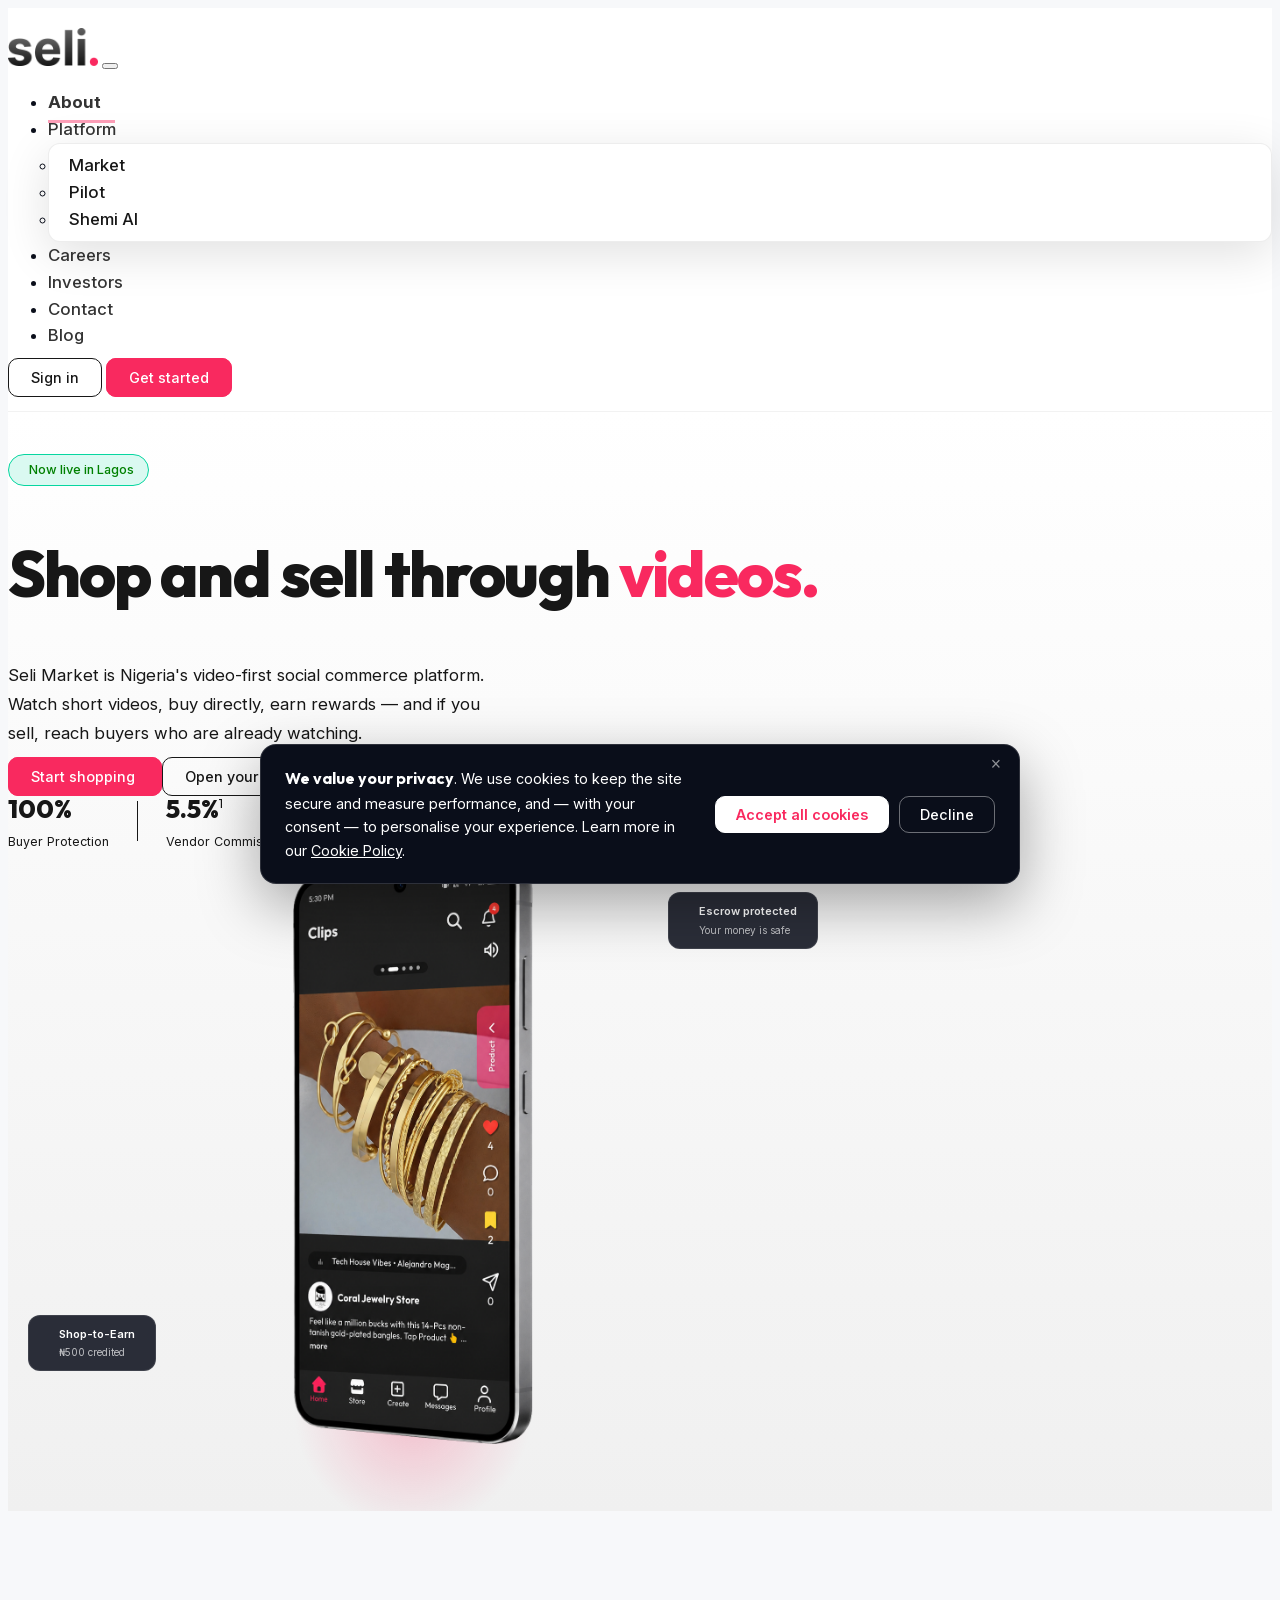
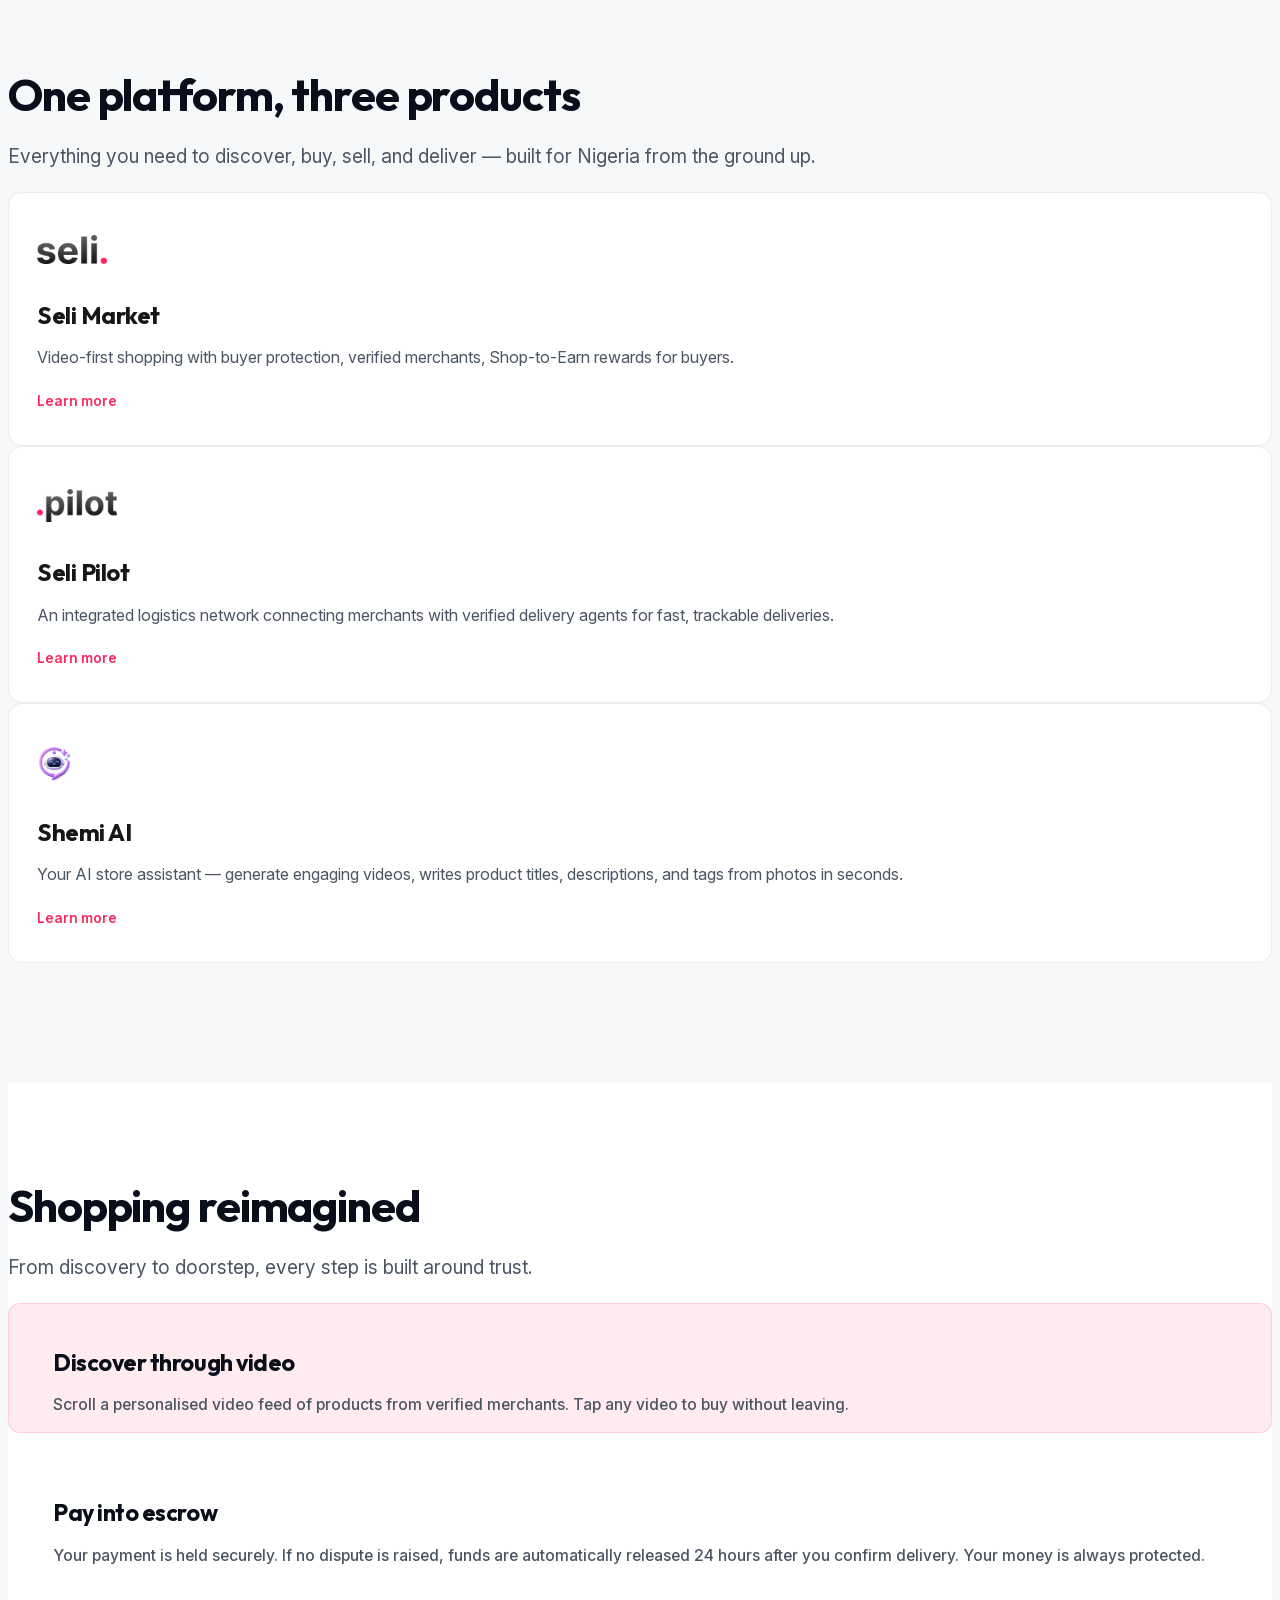
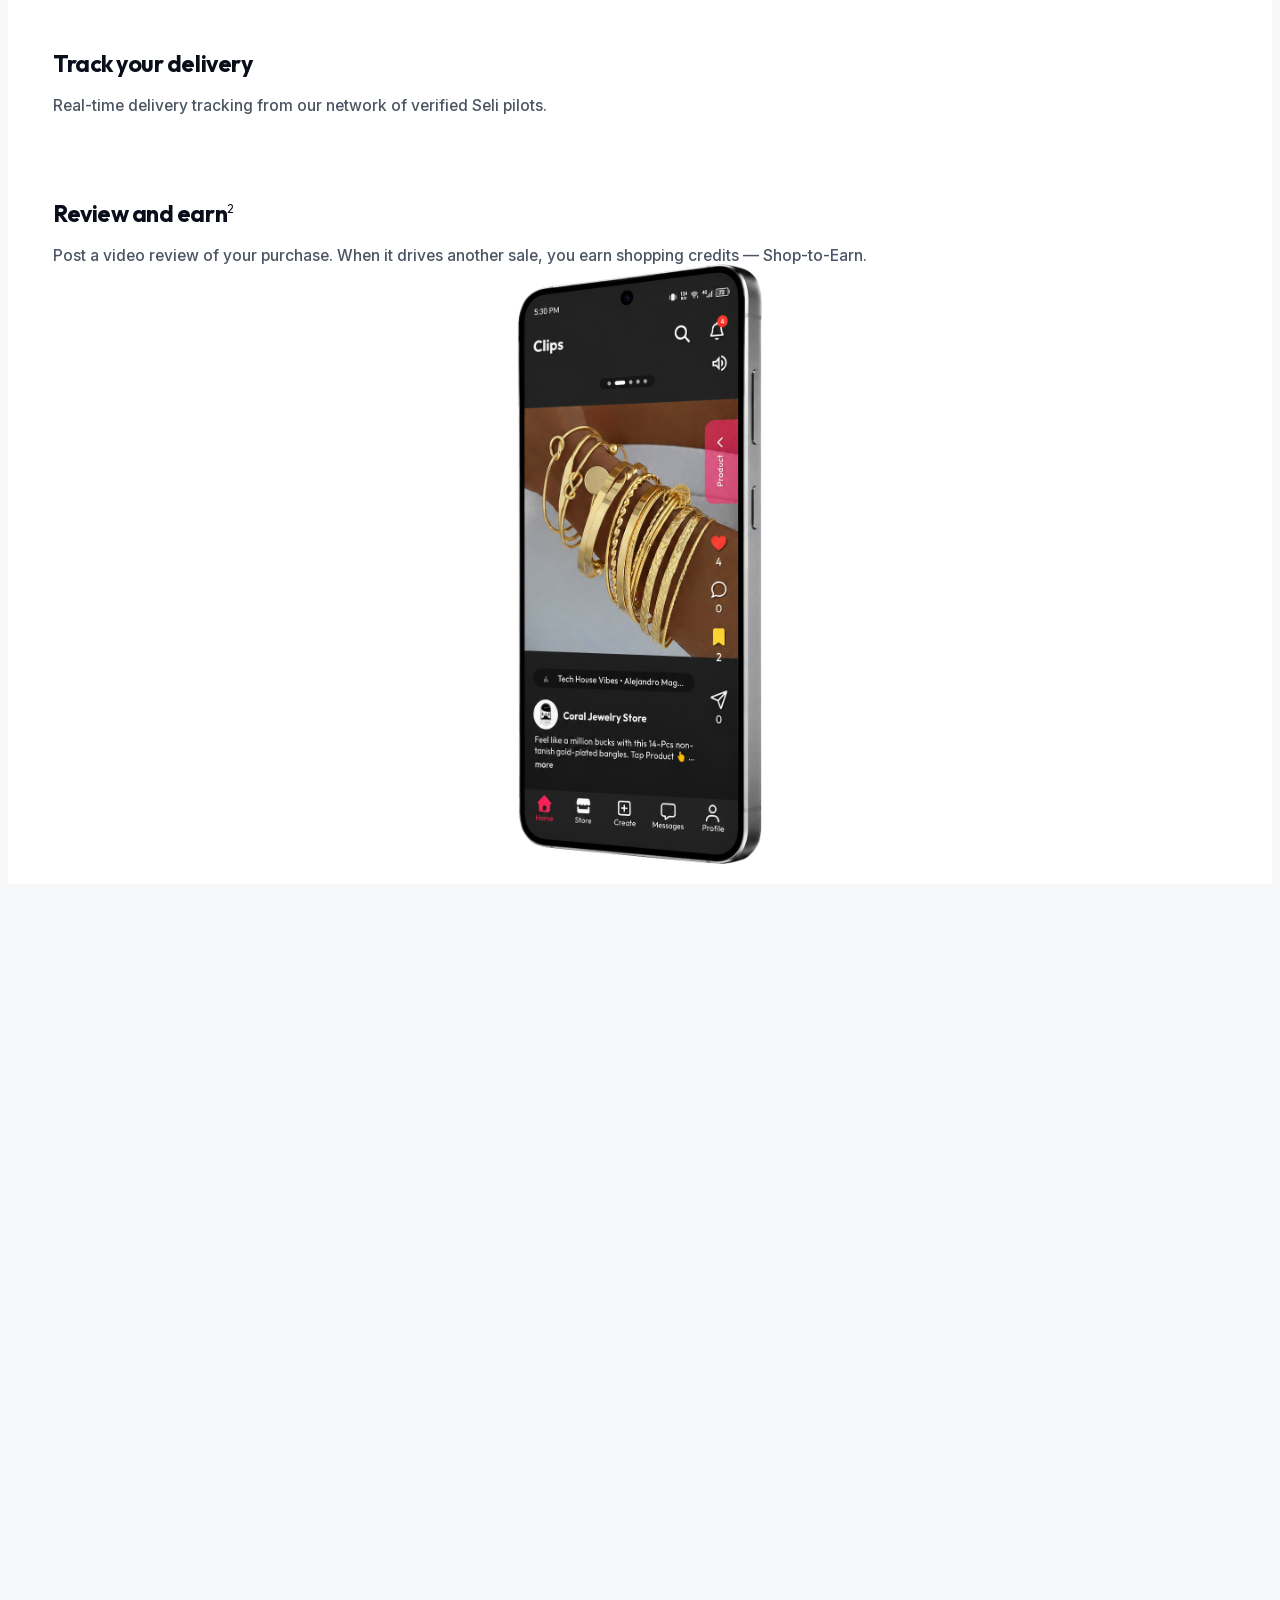
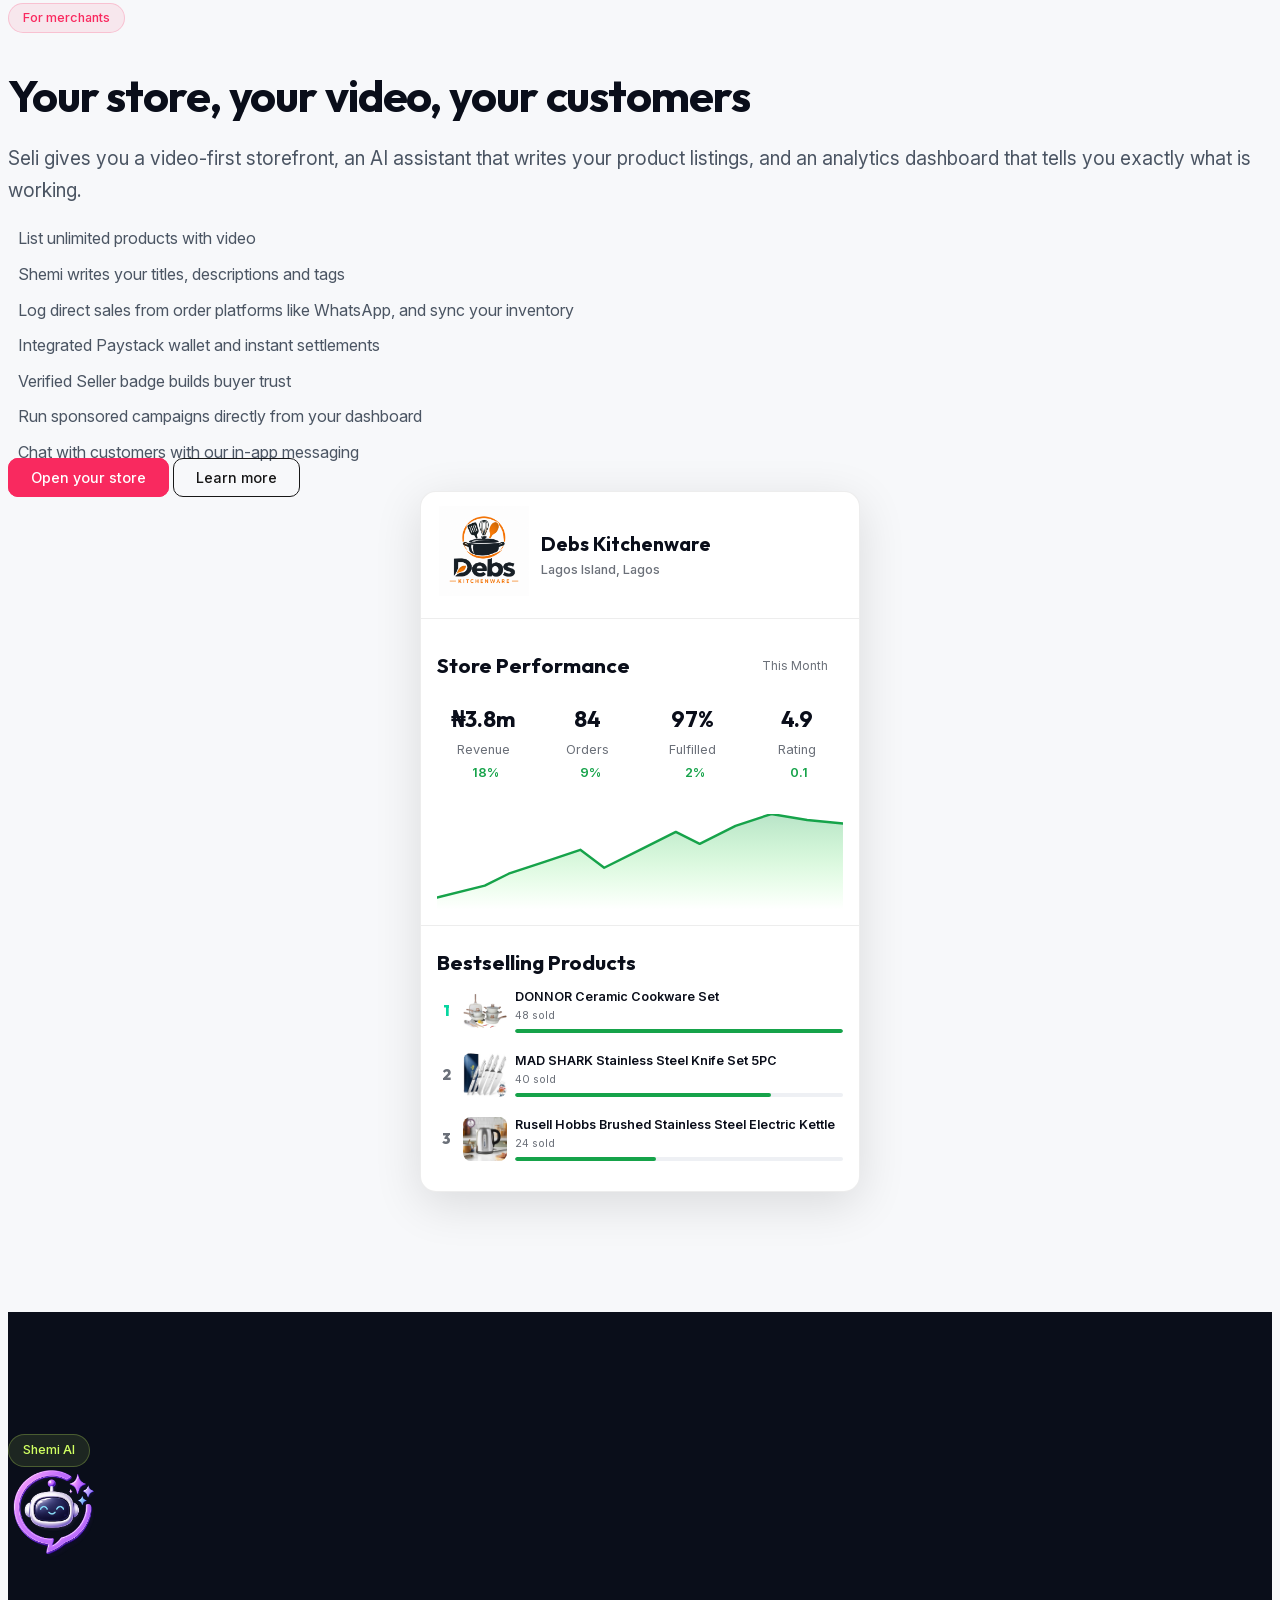
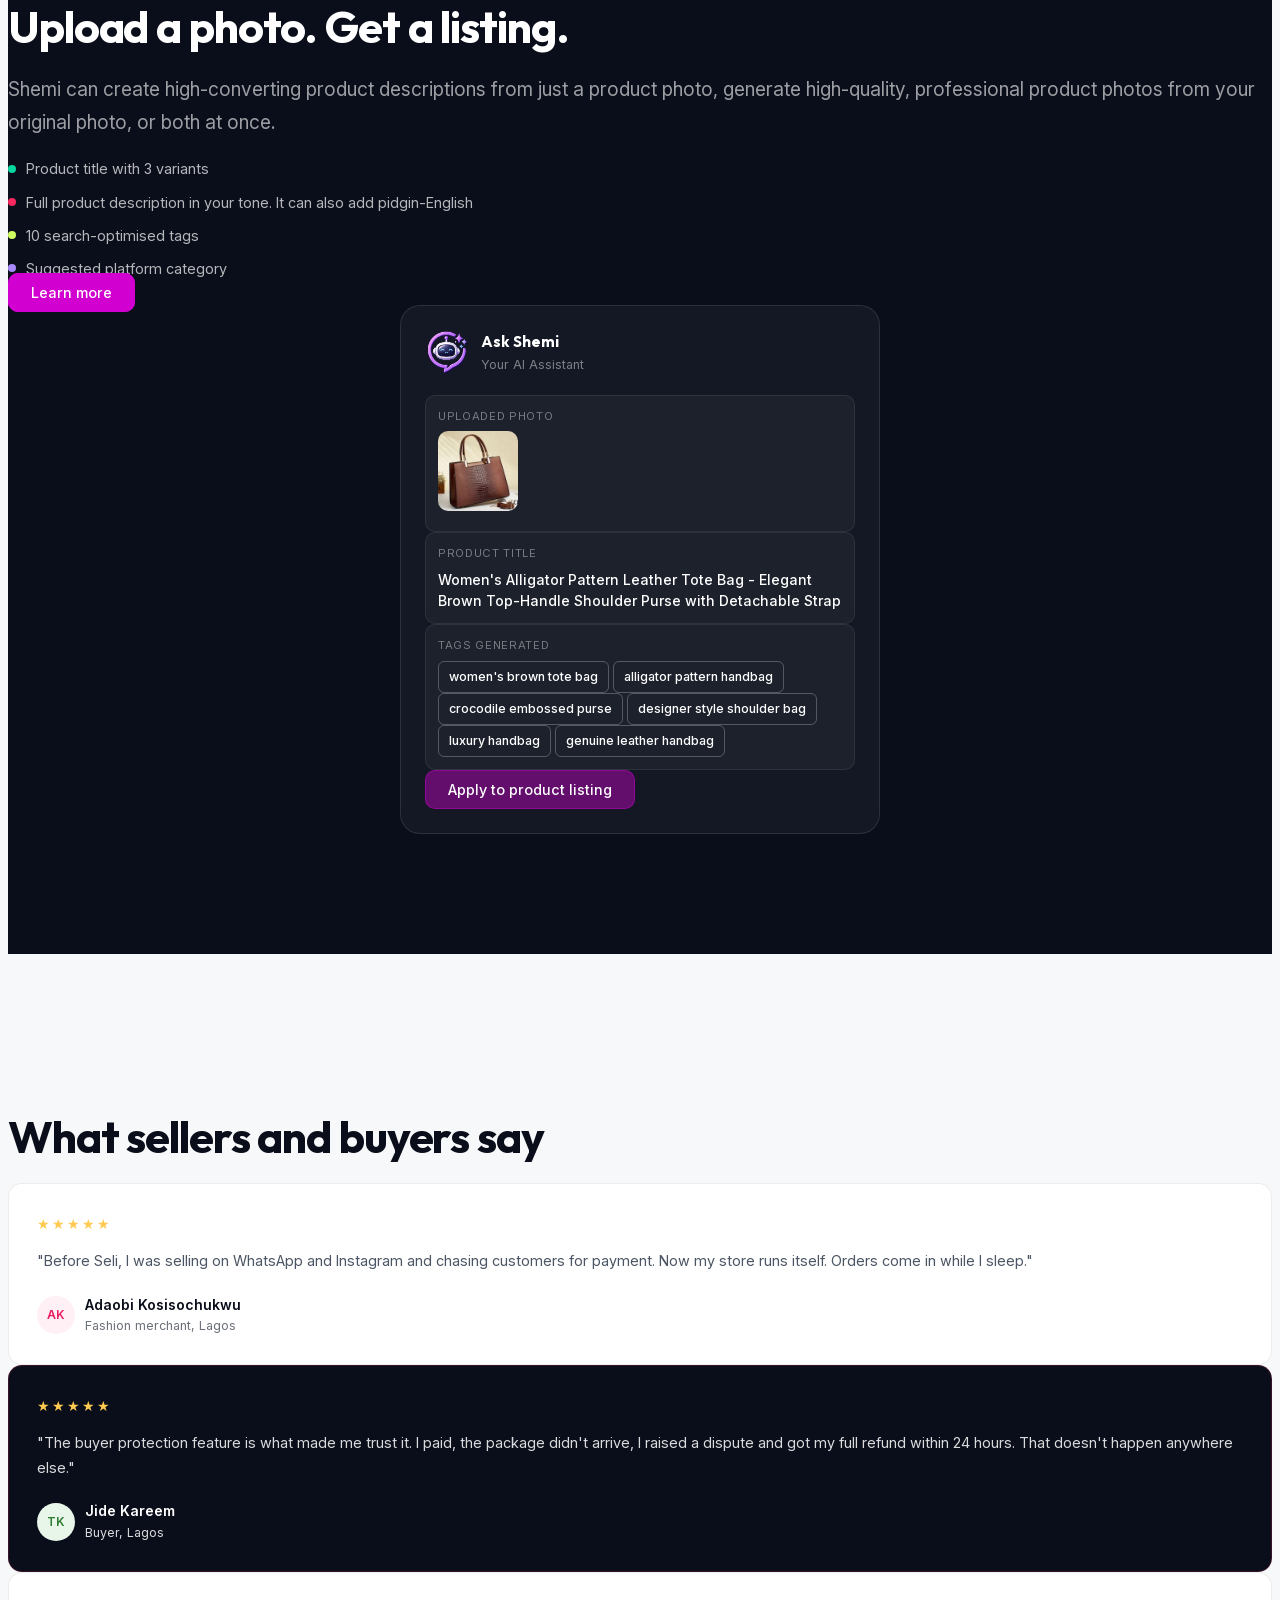
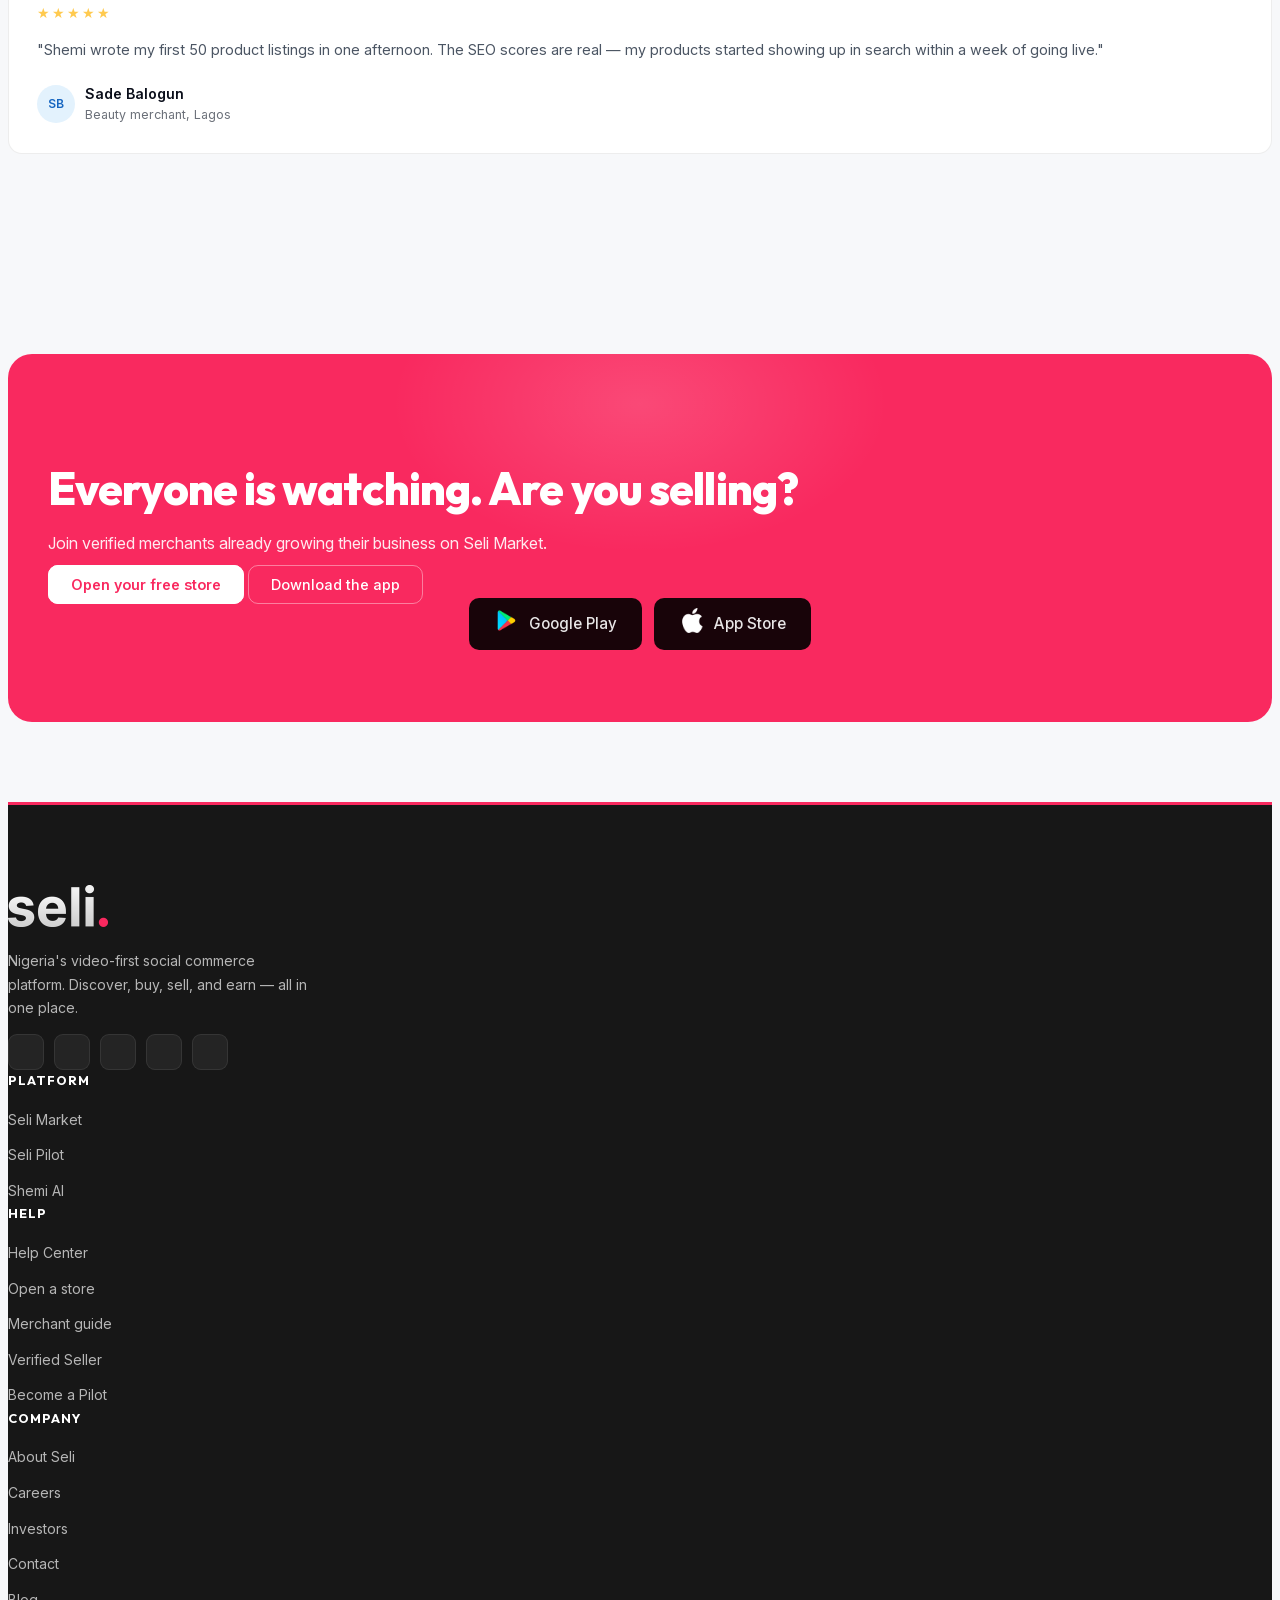
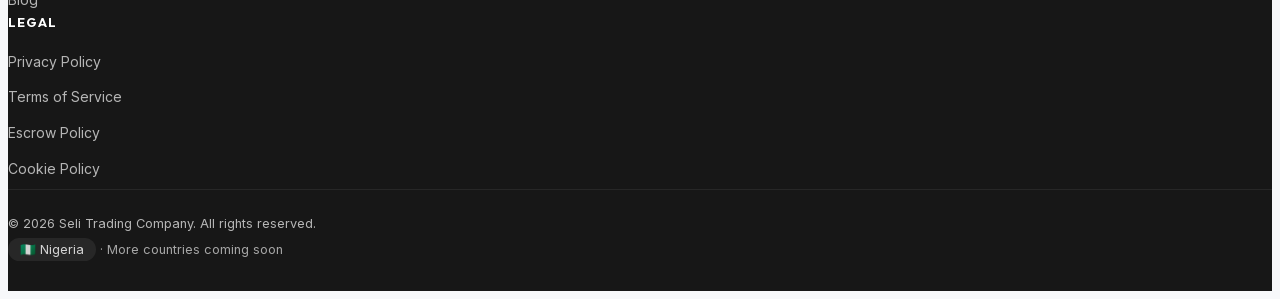
==== index.html @ 9bea24fd "Initial commit" ====
<!DOCTYPE html>
<html lang="en">

<head>
  <meta charset="UTF-8">
  <meta name="viewport" content="width=device-width, initial-scale=1.0">
  <title>Seli — Nigeria's Video-First Social Commerce Platform</title>
  <meta name="description"
    content="Seli Market connects buyers, merchants, and creators through video-first shopping. Secure escrow payments, verified merchants, and rewards with every purchase.">
  <link rel="preload" as="font" type="font/woff2" crossorigin href="fonts/outfit/Outfit-Variable.woff2">
  <link rel="preload" as="font" type="font/woff2" crossorigin href="fonts/inter/Inter-Variable.woff2">
  <!-- <link href="https://cdn.jsdelivr.net/npm/bootstrap@5.3.3/dist/css/bootstrap.min.css" rel="stylesheet">
  <link href="https://cdn.jsdelivr.net/npm/bootstrap-icons@1.11.3/font/bootstrap-icons.min.css" rel="stylesheet"> -->
  <link href="css/bootstrap.min.css" rel="stylesheet">
  <link href="css/bootstrap-icons.min.css" rel="stylesheet">
  <link rel="stylesheet" href="css/seli.css">
</head>

<body class="seli-about">

  <!-- ── NAVBAR ──────────────────────────────────────────────────────────────── -->
  <nav class="navbar navbar-expand-lg seli-nav" id="mainNav">
    <div class="container">
      <a class="navbar-brand" href="https://seli.com.ng/" target="_blank">
        <img src="./images/seli_logo_200_black.png" alt="Seli" width="90px" height="38">
      </a>
      <button class="navbar-toggler border-0" type="button" data-bs-toggle="collapse" data-bs-target="#navMenu">
        <i class="bi bi-list fs-1"></i>
      </button>
      <div class="collapse navbar-collapse" id="navMenu">
        <ul class="navbar-nav mx-auto gap-lg-4">
          <li class="nav-item"><a class="nav-link active" href="index.html">About</a></li>
          <li class="nav-item dropdown">
            <a class="nav-link dropdown-toggle" href="#platform" role="button" data-bs-toggle="dropdown" aria-expanded="false">Platform</a>
            <ul class="dropdown-menu seli-dropdown">
              <li><a class="dropdown-item" href="market.html"><i class="bi bi-bag-heart me-2"></i>Market</a></li>
              <li><a class="dropdown-item" href="pilot.html"><i class="bi bi-truck me-2"></i>Pilot</a></li>
              <li><a class="dropdown-item" href="shemi.html"><i class="bi bi-stars me-2"></i>Shemi AI</a></li>
            </ul>
          </li>
          <li class="nav-item"><a class="nav-link" href="careers.html">Careers</a></li>
          <li class="nav-item"><a class="nav-link" href="investors.html">Investors</a></li>
          <li class="nav-item"><a class="nav-link" href="contact.html">Contact</a></li>
          <li class="nav-item"><a class="nav-link" href="#">Blog</a></li>
        </ul>
        <div class="d-flex gap-3 align-items-center mt-3 mt-lg-0 navbar-buttons">
          <a href="#" class="btn btn-outline">Sign in</a>
          <a href="#" class="btn btn-seli-primary">Get started</a>
        </div>
      </div>
    </div>
  </nav>

  <!-- ── HERO ────────────────────────────────────────────────────────────────── -->
  <section class="hero-section">
    <div class="hero-grid-bg"></div>
    <div class="container position-relative">
      <div class="row align-items-center min-vh-hero">
        <div class="col-lg-6 pe-lg-5 main-hero-text">
          <div class="hero-eyebrow mb-3">
            <span class="eyebrow-pill"><i class="bi bi-lightning-charge-fill me-1"></i>Now live in Lagos</span>
          </div>
          <h1 class="hero-headline">
            Shop and sell through
            <span class="headline-accent">videos.</span>
            <!-- Sell to
          <span class="headline-accent-teal">millions.</span> -->
          </h1>
          <p class="hero-sub mt-4">
            Seli Market is Nigeria's video-first social commerce platform. Watch short videos, buy directly, earn
            rewards — and if you sell, reach buyers who are already watching.
          </p>
          <div class="d-flex flex-wrap gap-3 mt-5 hero-ctas">
            <a href="#" class="btn btn-seli-primary btn-lg px-4">
              <i class="bi bi-bag-heart me-2"></i>Start shopping
            </a>
            <a href="category.html" class="btn btn-outline btn-lg px-4">
              Open your store <i class="bi bi-arrow-right ms-2"></i>
            </a>
          </div>
          <div class="hero-stats mt-5 pt-2">
            <div class="stat-item text-center">
              <span class="stat-n">100%</span>
              <span class="stat-l">Buyer Protection</span>
            </div>
            <div class="stat-divider"></div>
            <div class="stat-item text-center">
              <span class="stat-n">5.5%<sup class="sup-notes">1</sup></span>
              <span class="stat-l">Vendor Commission</span>
            </div>
            <div class="stat-divider"></div>
            <div class="stat-item text-center">
              <span class="stat-n">24H</span>
              <span class="stat-l">Auto Payouts</span>
            </div>
          </div>
        </div>
        <div class="col-lg-6 d-none d-lg-block main-hero-visual">
          <div class="hero-visual">
            <div class="phone-mockup-wrap">
              <div class="phone-mockup">
                <img src="./images/clips1.png">
              </div>
              <div class="phone-glow"></div>
            </div>
            <div class="float-card float-card-1">
              <i class="bi bi-shield-check text-teal"></i>
              <div>
                <div class="fc-title">Escrow protected</div>
                <div class="fc-sub">Your money is safe</div>
              </div>
            </div>
            <div class="float-card float-card-2">
              <i class="bi bi-coin text-seli-red"></i>
              <div>
                <div class="fc-title">Shop-to-Earn</div>
                <div class="fc-sub">₦500 credited</div>
              </div>
            </div>
          </div>
        </div>
      </div>
    </div>
    <!-- <div class="hero-wave">
    <svg viewBox="0 0 1440 80" xmlns="http://www.w3.org/2000/svg" preserveAspectRatio="none"><path d="M0,40 C360,80 1080,0 1440,40 L1440,80 L0,80 Z" fill="var(--seli-bg)"/></svg>
  </div> -->
  </section>

  <!-- ── WHAT IS SELI ─────────────────────────────────────────────────────────── -->
  <section class="section-pad" id="platform">
    <div class="container">
      <div class="row justify-content-center mb-5">
        <div class="text-center">
          <h2 class="section-headline">One platform, three products</h2>
          <p class="section-sub">Everything you need to discover, buy, sell, and deliver — built for Nigeria from the
            ground up.</p>
        </div>
      </div>
      <div class="row g-4">
        <div class="col-md-4">
          <a href="market.html" class="product-card-link">
            <div class="product-card product-card-market">
              <div class="pc-logo"><img src="./images/seli_logo_200_black.png" alt="Seli Market" width="70px"></div>
              <h3 class="pc-title">Seli Market</h3>
              <p class="pc-desc">Video-first shopping with buyer protection, verified merchants, Shop-to-Earn rewards
                for buyers. <!-- and Create-to-Earn rewards for creators. --></p>
              <div class="pc-cta">Learn more <i class="bi bi-arrow-right"></i></div>
            </div>
          </a>
        </div>
        <div class="col-md-4">
          <a href="pilot.html" class="product-card-link">
            <div class="product-card product-card-delivery">
              <div class="pc-logo"><img src="./images/pilot_logo_200_black.png" alt="Seli Market" width="80px"></div>
              <h3 class="pc-title">Seli Pilot</h3>
              <p class="pc-desc">An integrated logistics network connecting merchants with verified delivery agents for
                fast, trackable deliveries.</p>
              <div class="pc-cta">Learn more <i class="bi bi-arrow-right"></i></div>
            </div>
          </a>
        </div>
        <div class="col-md-4">
          <a href="shemi.html" class="product-card-link">
            <div class="product-card product-card-shemi">
              <div class="pc-logo"><img src="./images/shemi_light.png" alt="Seli Market" width="35px"></div>
              <h3 class="pc-title">Shemi AI</h3>
              <p class="pc-desc">Your AI store assistant — generate engaging videos, writes product titles,
                descriptions, and tags from photos in seconds.</p>
              <div class="pc-cta">Learn more <i class="bi bi-arrow-right"></i></div>
            </div>
          </a>
        </div>
      </div>
    </div>
  </section>

  <!-- ── HOW IT WORKS ─────────────────────────────────────────────────────────── -->
  <!-- .how-pin is the scroll runway: it stays tall while .how-section sticks
     to the top and cycles through each data-step as the user scrolls. -->
  <div class="how-pin">
    <section class="section-pad how-section">
      <div class="container">
        <div class="row justify-content-center mb-5">
          <div class="text-center">
            <h2 class="section-headline">Shopping reimagined</h2>
            <p class="section-sub">From discovery to doorstep, every step is built around trust.</p>
          </div>
        </div>
        <div class="row align-items-top g-5 mt-0">
          <div class="col-lg-5 mt-0">
            <div class="how-steps">
              <div class="how-step step-video active" data-step="1">
                <i class="bi bi-camera-reels-fill step-icon"></i>
                <div class="step-body">
                  <h4 class="step-title">Discover through video</h4>
                  <p class="step-desc">Scroll a personalised video feed of products from verified merchants. Tap any
                    video to buy without leaving.</p>
                </div>
              </div>
              <div class="how-step step-escrow" data-step="2">
                <i class="bi bi-shield-lock-fill step-icon"></i>
                <div class="step-body">
                  <h4 class="step-title">Pay into escrow</h4>
                  <p class="step-desc">Your payment is held securely. If no dispute is raised, funds are automatically
                    released 24 hours after you confirm delivery. Your money is always protected.</p>
                </div>
              </div>
              <div class="how-step step-track" data-step="3">
                <i class="bi bi-geo-alt-fill step-icon"></i>
                <div class="step-body">
                  <h4 class="step-title">Track your delivery</h4>
                  <p class="step-desc">Real-time delivery tracking from our network of verified Seli pilots.</p>
                </div>
              </div>
              <div class="how-step step-earn" data-step="4">
                <i class="bi bi-cash-stack step-icon"></i>
                <div class="step-body">
                  <h4 class="step-title">Review and earn<sup class="sup-notes">2</sup></h4>
                  <p class="step-desc">Post a video review of your purchase. When it drives another sale, you earn
                    shopping credits — Shop-to-Earn.</p>
                </div>
              </div>
            </div>
          </div>
          <div class="col-lg-7 mt-0">
            <div class="how-visuals">
              <div class="how-visual is-active" data-step="1">
                <img src="./images/clips1.png">
              </div>

              <div class="how-visual d-none" data-step="2">
                <img src="./images/pilot_logo_1.png">
              </div>

              <div class="how-visual d-none" data-step="3">
                <img src="./images/seli_logo_200_white.png">
              </div>

              <div class="how-visual d-none" data-step="4">
                <img src="./images/seli_logo_200_black.png">
              </div>
            </div>
          </div>
        </div>
      </div>
    </section>
  </div>

  <!-- ── FOR MERCHANTS ────────────────────────────────────────────────────────── -->
  <section class="section-pad merchant-section">
    <div class="container">
      <div class="row align-items-center g-5">
        <div class="col-lg-6 order-lg-2">
          <div class="merchant-badge mb-3">For merchants</div>
          <h2 class="section-headline">Your store, your video, your customers</h2>
          <p class="section-sub mt-3">Seli gives you a video-first storefront, an AI assistant that writes your product
            listings, and an analytics dashboard that tells you exactly what is working.</p>
          <div class="feature-list mt-4">
            <div class="feature-item"><i class="bi bi-check-circle-fill text-seli-red"></i><span>List unlimited products
                with video</span></div>
            <div class="feature-item"><i class="bi bi-check-circle-fill text-seli-red"></i><span>Shemi writes your titles,
                descriptions and tags</span></div>
            <div class="feature-item"><i class="bi bi-check-circle-fill text-seli-red"></i><span>Log direct sales from order
                platforms like WhatsApp, and sync your inventory</span></div>
            <div class="feature-item"><i class="bi bi-check-circle-fill text-seli-red"></i><span>Integrated Paystack wallet
                and instant settlements</span></div>
            <div class="feature-item"><i class="bi bi-check-circle-fill text-seli-red"></i><span>Verified Seller badge
                builds buyer trust</span></div>
            <div class="feature-item"><i class="bi bi-check-circle-fill text-seli-red"></i><span>Run sponsored campaigns
                directly from your dashboard</span></div>
            <div class="feature-item"><i class="bi bi-check-circle-fill text-seli-red"></i><span>Chat with customers with
                our in-app messaging</span></div>
          </div>
          <div class="d-flex gap-3 mt-5">
            <a href="category.html" class="btn btn-seli-primary">Open your store</a>
            <a href="market.html" class="btn btn-outline">Learn more</a>
          </div>
        </div>
        <div class="col-lg-6 order-lg-1">
          <div class="merchant-visual">
            <div class="dashboard-mock">
              <div class="dm-header">
                <div class="dm-logo"><img src="./images/debs_kitchenware_logo.png" alt="Seli" width="90px"></div>
                <div class="dm-store-details">
                  <div class="dm-store-name">
                    <div>Debs Kitchenware</div><i class="bi bi-patch-check-fill verified-icon"
                      style="color:var(--seli-teal)"></i>
                  </div>
                  <div class="dm-store-location">Lagos Island, Lagos</div>
                </div>
              </div>

              <div class="dm-performance-area">
                <div class="dm-title-filter">
                  <div class="dm-title">Store Performance</div>
                  <div class="dm-filter">
                    <div class="dm-filter-title">This Month</div>
                    <i class="bi bi-caret-down-fill dm-filter-icon"></i>
                  </div>
                </div>

                <div class="dm-kpis">
                  <div class="dm-kpi">
                    <div class="dk-val">₦3.8m</div>
                    <div class="dk-label">Revenue</div>
                    <div class="dk-trend up"><i class="bi bi-arrow-up-right"></i>18%</div>
                  </div>
                  <div class="dm-kpi">
                    <div class="dk-val">84</div>
                    <div class="dk-label">Orders</div>
                    <div class="dk-trend up"><i class="bi bi-arrow-up-right"></i>9%</div>
                  </div>
                  <div class="dm-kpi">
                    <div class="dk-val">97%</div>
                    <div class="dk-label">Fulfilled</div>
                    <div class="dk-trend up"><i class="bi bi-arrow-up-right"></i>2%</div>
                  </div>
                  <div class="dm-kpi">
                    <div class="dk-val">4.9</div>
                    <div class="dk-label">Rating</div>
                    <div class="dk-trend up"><i class="bi bi-arrow-up-right"></i>0.1</div>
                  </div>
                </div>
              </div>
              <div class="dm-chart-area">
                <svg viewBox="0 0 340 80" xmlns="http://www.w3.org/2000/svg">
                  <defs>
                    <linearGradient id="chartGrad" x1="0" y1="0" x2="0" y2="1">
                      <stop offset="0%" stop-color="#16A34A" stop-opacity="0.3" />
                      <stop offset="100%" stop-color="#00FF00" stop-opacity="0" />
                    </linearGradient>
                  </defs>
                  <path
                    d="M0,70 L40,60 L60,50 L90,40 L120,30 L140,45 L170,30 L200,15 L220,25 L250,10 L280,0 L310,5 L340,8 L340,80 L0,80 Z"
                    fill="url(#chartGrad)" />
                  <path
                    d="M0,70 L40,60 L60,50 L90,40 L120,30 L140,45 L170,30 L200,15 L220,25 L250,10 L280,0 L310,5 L340,8"
                    fill="none" stroke="#16A34A" stroke-width="2" stroke-linecap="round" stroke-linejoin="round" />
                </svg>
              </div>
              <div class="dm-bestsellers-area">
                <div class="dm-title">Bestselling Products</div>
                <div class="dm-bestseller-chart">
                  <div class="dmb-row">
                    <span class="dmb-rank is-top">1</span>
                    <img class="dmb-thumb" src="./images/debs_donnor_cookware.webp" alt="DONNOR Ceramic Cookware Set">
                    <div class="dmb-body">
                      <div class="dmb-title">DONNOR Ceramic Cookware Set</div>
                      <div class="dmb-metric">48 sold</div>
                      <div class="dmb-track">
                        <div class="dmb-fill" style="width:100%"></div>
                      </div>
                    </div>
                  </div>
                  <div class="dmb-row">
                    <span class="dmb-rank">2</span>
                    <img class="dmb-thumb" src="./images/knife_set.jpg" alt="MAD SHARK Stainless Steel Knife Set 5PC">
                    <div class="dmb-body">
                      <div class="dmb-title">MAD SHARK Stainless Steel Knife Set 5PC</div>
                      <div class="dmb-metric">40 sold</div>
                      <div class="dmb-track">
                        <div class="dmb-fill" style="width:78%"></div>
                      </div>
                    </div>
                  </div>
                  <div class="dmb-row">
                    <span class="dmb-rank">3</span>
                    <img class="dmb-thumb" src="./images/electric_kettle.jpg"
                      alt="Rusell Hobbs Brushed Stainless Steel Electric Kettle">
                    <div class="dmb-body">
                      <div class="dmb-title">Rusell Hobbs Brushed Stainless Steel Electric Kettle</div>
                      <div class="dmb-metric">24 sold</div>
                      <div class="dmb-track">
                        <div class="dmb-fill" style="width:43%"></div>
                      </div>
                    </div>
                  </div>
                </div>
              </div>
            </div>
          </div>
        </div>
      </div>
    </div>
  </section>

  <!-- ── SHEMI SECTION ────────────────────────────────────────────────────────── -->
  <section class="section-pad shemi-section">
    <div class="container">
      <div class="row align-items-center g-5">
        <div class="col-lg-5">
          <div class="shemi-badge mb-3"><i class="bi bi-stars me-2"></i>Shemi AI</div>
          <div class="shemi-logo mb-3"><img src="./images/shemi_light.png" />
          </div>
          <h2 class="section-headline">Upload a photo. Get a listing.</h2>
          <p class="section-sub mt-3">Shemi can create high-converting product descriptions from just a product photo,
            generate high-quality, professional product photos from your original photo, or both at once.</p>
          <div class="shemi-capabilities mt-4">
            <div class="cap-row">
              <div class="cap-dot" style="background:var(--seli-teal)"></div><span>Product title with 3 variants</span>
            </div>
            <div class="cap-row">
              <div class="cap-dot" style="background:var(--seli-red)"></div><span>Full product description in your tone.
                It can also add pidgin-English</span>
            </div>
            <div class="cap-row">
              <div class="cap-dot" style="background:var(--seli-lime)"></div><span>10 search-optimised tags</span>
            </div>
            <!-- <div class="cap-row"><div class="cap-dot" style="background:var(--seli-orange)"></div><span>SEO quality score out of 100</span></div> -->
            <div class="cap-row">
              <div class="cap-dot" style="background:#A78BFA"></div><span>Suggested platform category</span>
            </div>
          </div>
          <a href="shemi.html" class="btn btn-purple mt-5">Learn more</a>
        </div>
        <div class="col-lg-7">
          <div class="shemi-visual">
            <div class="shemi-card">
              <div class="shemi-card-header">
                <div class="shemi-avatar"><img src="./images/shemi_light.png" width="48px" height="48px"></div>
                <div>
                  <div class="shemi-name-text">Ask Shemi</div>
                  <div class="shemi-sub-text">Your AI Assistant</div>
                </div>

              </div>
              <div class="shemi-input">
                <div class="shemi-input-label">Uploaded photo</div>
                <div class="shemi-input-photo"><img src="./images/handcrafted-leather-bag.jpg" width="80px" /></div>
              </div>
              <div class="shemi-output mt-3">
                <div class="shemi-output-label">Product title</div>
                <div class="shemi-output-value">Women's Alligator Pattern Leather Tote Bag - Elegant Brown Top-Handle
                  Shoulder Purse with Detachable Strap</div>
              </div>
              <div class="shemi-output mt-3">
                <div class="shemi-output-label">Tags generated</div>
                <div class="d-flex flex-wrap gap-2 mt-2">
                  <span class="shemi-tag">women's brown tote bag</span>
                  <span class="shemi-tag">alligator pattern handbag</span>
                  <span class="shemi-tag">crocodile embossed purse</span>
                  <span class="shemi-tag">designer style shoulder bag</span>
                  <span class="shemi-tag">luxury handbag</span>
                  <span class="shemi-tag">genuine leather handbag</span>
                </div>
              </div>
              <button class="btn btn-purple w-100 mt-4 disabled">Apply to product listing</button>
            </div>
          </div>
        </div>
      </div>
    </div>
  </section>

  <!-- ── TESTIMONIALS ─────────────────────────────────────────────────────────── -->
  <section class="section-pad section-testimonial">
    <div class="container">
      <div class="row justify-content-center mb-5 sec-headline">
        <div class="col-lg-6 text-center">
          <h2 class="section-headline">What sellers and buyers say</h2>
        </div>
      </div>
      <div class="row g-4">
        <div class="col-md-4">
          <div class="testimonial-card">
            <div class="t-stars">★★★★★</div>
            <p class="t-text">"Before Seli, I was selling on WhatsApp and Instagram and chasing customers for payment.
              Now my store runs itself. Orders come in while I sleep."</p>
            <div class="t-author">
              <div class="t-av" style="background:#FFF0F5;color:#E91E63">AK</div>
              <div>
                <div class="t-name">Adaobi Kosisochukwu</div>
                <div class="t-role">Fashion merchant, Lagos</div>
              </div>
            </div>
          </div>
        </div>
        <div class="col-md-4">
          <div class="testimonial-card testimonial-card-featured">
            <div class="t-stars">★★★★★</div>
            <p class="t-text">"The buyer protection feature is what made me trust it. I paid, the package didn't arrive,
              I raised a dispute and got my full refund within 24 hours. That doesn't happen anywhere else."</p>
            <div class="t-author">
              <div class="t-av" style="background:#E8F5E9;color:#2E7D32">TK</div>
              <div>
                <div class="t-name">Jide Kareem</div>
                <div class="t-role">Buyer, Lagos</div>
              </div>
            </div>
          </div>
        </div>
        <div class="col-md-4">
          <div class="testimonial-card">
            <div class="t-stars">★★★★★</div>
            <p class="t-text">"Shemi wrote my first 50 product listings in one afternoon. The SEO scores are real — my
              products started showing up in search within a week of going live."</p>
            <div class="t-author">
              <div class="t-av" style="background:#E3F2FD;color:#1565C0">SB</div>
              <div>
                <div class="t-name">Sade Balogun</div>
                <div class="t-role">Beauty merchant, Lagos</div>
              </div>
            </div>
          </div>
        </div>
      </div>
    </div>
  </section>

  <!-- ── CTA SECTION ─────────────────────────────────────────────────────────── -->
  <section class="cta-section">
    <div class="container">
      <div class="cta-inner">
        <div class="cta-glow"></div>
        <div class="row justify-content-center">
          <div class="col-lg-8 text-center position-relative">
            <h2 class="cta-headline">Everyone is watching. Are you selling?</h2>
            <p class="cta-sub">Join verified merchants already growing their business on Seli Market.</p>
            <div class="d-flex flex-wrap justify-content-center gap-3 mt-5">
              <a href="#" class="btn btn-cta-white btn-lg px-5">Open your free store</a>
              <a href="#" class="btn btn-cta-outline btn-lg px-5">Download the app</a>
            </div>
            <div class="app-badges mt-4">
              <a href="#">
                <div class="app-badge">
                  <span class="store-icon"><img src="images/google_play_icon.png" /></span>
                  <div class="store-text">Google Play</div>
                </div>
              </a>
              <a href="#">
                <div class="app-badge">
                  <span class="store-icon"><img src="images/appstore_icon_white.png" /></span>
                  <div class="store-text">App Store</div>
                </div>
              </a>
            </div>
          </div>
        </div>
      </div>
    </div>
  </section>

  <!-- ── FOOTER ───────────────────────────────────────────────────────────────── -->
  <footer class="seli-footer">
    <div class="container">
      <div class="row g-5 pb-5">
        <div class="col-lg-4">
          <div class="footer-logo mb-4">
            <a class="" href="https://seli.com.ng/" target="_blank">
              <img src="./images/seli_logo_200_white.png" alt="Seli">
            </a>
          </div>
          <p class="footer-about">Nigeria's video-first social commerce platform. Discover, buy, sell, and earn — all in
            one place.</p>
          <div class="social-links mt-4">
            <a href="#" class="social-link"><i class="bi bi-twitter-x"></i></a>
            <a href="#" class="social-link"><i class="bi bi-instagram"></i></a>
            <a href="#" class="social-link"><i class="bi bi-tiktok"></i></a>
            <a href="#" class="social-link"><i class="bi bi-facebook"></i></a>
            <a href="#" class="social-link"><i class="bi bi-youtube"></i></a>
          </div>
        </div>
        <div class="col-6 col-lg-2">
          <div class="footer-heading">Platform</div>
          <ul class="footer-links">
            <li><a href="market.html">Seli Market</a></li>
            <li><a href="pilot.html">Seli Pilot</a></li>
            <li><a href="shemi.html">Shemi AI</a></li>
          </ul>
        </div>
        <div class="col-6 col-lg-2">
          <div class="footer-heading">Help</div>
          <ul class="footer-links">
            <li><a href="https://help.seli.com.ng/" target="_blank" rel="noopener">Help Center</a></li>
            <li><a href="market.html">Open a store</a></li>
            <li><a href="https://help.seli.com.ng/seli-market/opening-a-store.html" target="_blank" rel="noopener">Merchant guide</a></li>
            <li><a href="https://help.seli.com.ng/seli-market/verified-seller-program.html" target="_blank" rel="noopener">Verified Seller</a></li>
            <li><a href="pilot.html">Become a Pilot</a></li>
          </ul>
        </div>
        <div class="col-6 col-lg-2">
          <div class="footer-heading">Company</div>
          <ul class="footer-links">
            <li><a href="index.html">About Seli</a></li>
            <li><a href="careers.html">Careers</a></li>
            <li><a href="investors.html">Investors</a></li>
            <li><a href="contact.html">Contact</a></li>
            <li><a href="#">Blog</a></li>
          </ul>
        </div>
        <div class="col-6 col-lg-2">
          <div class="footer-heading">Legal</div>
          <ul class="footer-links">
            <li><a href="privacy.html">Privacy Policy</a></li>
            <li><a href="tos.html">Terms of Service</a></li>
            <li><a href="escrow-policy.html">Escrow Policy</a></li>
            <li><a href="cookie-policy.html">Cookie Policy</a></li>
          </ul>
        </div>
      </div>
      <div class="footer-bottom">
        <div class="d-flex flex-wrap justify-content-between align-items-center gap-3">
          <span class="footer-copy">© 2026 Seli Trading Company. All rights reserved.</span>
          <div class="footer-flags d-flex gap-2 align-items-center">
            <span class="flag-pill">🇳🇬 Nigeria</span>
            <span class="footer-copy" style="opacity:0.9">· More countries coming soon</span>
          </div>
        </div>
      </div>
    </div>
  </footer>

  <!-- <script src="https://cdn.jsdelivr.net/npm/bootstrap@5.3.3/dist/js/bootstrap.bundle.min.js"></script> -->
  <script src="js/bootstrap.bundle.min.js"></script>
  <script src="js/seli.js"></script>
<script src="js/cookies.js"></script>
</body>

</html>
---- css/seli.css ----
/* ============================================================
   Seli Platform — Global Stylesheet
   Fonts: Outfit (headings) · Inter (body)
   ============================================================ */

/* -- Fonts (self-hosted variable woff2) -------------------*/
@font-face {
  font-family: 'Inter';
  font-style: normal;
  font-weight: 100 900;
  font-display: swap;
  src: url('fonts/Inter-Variable.woff2') format('woff2');
}
@font-face {
  font-family: 'Outfit';
  font-style: normal;
  font-weight: 100 900;
  font-display: swap;
  src: url('fonts/Outfit-Variable.woff2') format('woff2');
}

:root {
  --seli-red: #F9295F;
  --seli-turquoise: #1B9AAA;
  --seli-teal: #06D6A0;
  --seli-orange: #FFCA4F;
  --seli-lime: #D0FF62;
  --seli-purple: #D100D1;
  --seli-bg: #F7F8FA;
  --seli-dark: #0A0E1A;
  --seli-nav: #FFFFFF;
  --seli-red-bg: rgba(249,41,95,0.08);
  --seli-black: #171717;
  --seli-deep-green: #16A34A;
  --seli-light-green: #00FF00;
  --seli-green-bg: rgba(249,41,95,0.08);
  --text-primary: #0A0E1A;
  --text-secondary: #4B5563;
  --text-muted: #6b7079;
  --footer-muted: #b6b6b6;
  --border: rgba(0,0,0,0.07);
  --radius: 14px;
  --radius-sm: 8px;
  --shadow: 0 4px 24px rgba(0,0,0,0.07);
  --shadow-lg: 0 12px 48px rgba(0,0,0,0.12);
}

/* ── BASE ─────────────────────────────────────────────────── */
*,
*::before,
*::after {
  box-sizing: border-box;
}

html {
  scroll-behavior: smooth;
}

body {
  font-family: 'Inter', -apple-system, sans-serif;
  font-weight: 400;
  color: var(--text-primary);
  background: var(--seli-bg);
  line-height: 1.6;
  -webkit-font-smoothing: antialiased;
}

h1,
h2,
h3,
h4,
h5,
h6 {
  font-family: 'Outfit', sans-serif;
  font-weight: 700;
  line-height: 1.15;
  letter-spacing: -0.02em;
}

a {
  text-decoration: none;
  color: inherit;
}
a:hover {
  color: var(--seli-red);
}

img {
  max-width: 100%;
  height: auto;
  border: 0;
}

.section-pad {
  padding: 120px 0;
}

.bg-alt {
  background: #fff;
}

.text-teal {
  color: var(--seli-turquoise) !important;
}
.text-seli-red {
  color: var(--seli-red) !important;
}
.text-lime {
  color: var(--seli-lime) !important;
}

/* ── BUTTONS ──────────────────────────────────────────────── */
.btn {
  font-family: 'Inter', sans-serif;
  font-weight: 500;
  border-radius: 10px;
  transition: all 0.18s ease;
  padding: 10px 22px;
  font-size: 0.9rem;
  border: none;
}

.btn-seli-primary {
  background: var(--seli-red);
  color: #fff;
  border: 1.5px solid var(--seli-red);
}
.btn-seli-primary:hover,
.btn-seli-primary:active,
.btn-seli-primary.active {
  background: var(--seli-red) !important;
  border: 1.5px solid var(--seli-red) !important;
  color: #fff !important;
  transform: translateY(-1px);
  box-shadow: 0 6px 20px rgba(249,41,95,0.3);
}

.btn-seli-secondary {
  background: var(--seli-turquoise);
  color: #fff;
  border: 1.5px solid var(--seli-turquoise);
}
.btn-seli-secondary:hover,
.btn-seli-secondary:active,
.btn-seli-secondary.active {
  background: var(--seli-turquoise) !important;
  border: 1.5px solid var(--seli-turquoise) !important;
  color: #fff !important;
  transform: translateY(-1px);
}

.btn-outline {
  background: transparent;
  color: var(--seli-black);
  border: 1.5px solid var(--seli-black);
}
.btn-outline:hover,
.btn-outline:active,
.btn-outline.active {
  background: var(--seli-black) !important;
  border: 1.5px solid var(--seli-black) !important;
  color: #FFF!important;
  transform: translateY(-1px);
}

.btn-cta-white {
  background: #fff;
  color: var(--seli-red);
  border: 1.5px solid #fff;
  font-weight: 600;
}
.btn-cta-white:hover,
.btn-cta-white:active,
.btn-cta-white.active {
  background: rgba(255,255,255,0.92) !important;
  color: var(--seli-red) !important;
  border: 1.5px solid #fff !important;
  transform: translateY(-1px);
  box-shadow: 0 8px 24px rgba(0,0,0,0.15);
}

.btn-cta-outline {
  background: transparent;
  color: #fff;
  border: 1.5px solid rgba(255,255,255,0.4);
}
.btn-cta-outline:hover,
.btn-cta-outline:active,
.btn-cta-outline.active {
  color: #fff !important;
  background: rgba(255,255,255,0.08) !important;
  border: 1.5px solid rgba(255,255,255,0.4) !important;
}

.btn-purple {
  background: var(--seli-purple);
  color: #fff;
  border: 1.5px solid var(--seli-purple);
}
.btn-purple:hover,
.btn-purple:active,
.btn-purple.active {
  background: var(--seli-purple) !important;
  border: 1.5px solid var(--seli-purple) !important;
  color: #fff !important;
  transform: translateY(-1px);
  box-shadow: 0 6px 20px rgba(249,41,95,0.3);
}

/* ── NAVBAR ───────────────────────────────────────────────── */
.seli-nav {
  background: var(--seli-nav);
  padding: 20px 0;
  top: 0;
  width: 100%;
  z-index: 1000;
  transition: all 0.25s ease;
  border-bottom: 1px solid rgba(1, 1, 1, 0.05);
}

.seli-nav .navbar-brand img {
  width: 90px;
}

.seli-nav.scrolled {
  background: rgba(10,14,26,0.97);
  backdrop-filter: blur(16px);
  box-shadow: 0 2px 24px rgba(0,0,0,0.2);
}

.seli-nav .nav-link {
  color: #333333;
  font-size: 1.05rem;
  font-weight: 500;
  padding: 8px 14px 8px 0;
  transition: all 0.15s;
  border-bottom: 3px transparent;
}
.seli-nav .nav-link:hover,
.seli-nav .nav-link.active {
  color: #333333;
  border-bottom: 3px solid #f9295f73;
}

.seli-nav .nav-link.active {
  font-weight: 700;
}

.seli-nav .navbar-toggler:focus {
  box-shadow: none;
}

.seli-nav .navbar-toggler[aria-expanded="false"] .bi-list::before {
  content: "\f479";
}

.seli-nav .navbar-toggler[aria-expanded="true"] .bi-list::before {
  content: "\f62a";
}

.seli-nav .dropdown-toggle::after {
  opacity: 0.5;
  margin-left: 0.4em;
  color: #666;
}
.seli-nav .navbar-collapse.collapsing .navbar-nav,
.seli-nav .navbar-collapse.show .navbar-nav {
  padding-top: 20px;
}

.seli-nav .navbar-collapse.collapsing .nav-link,
.seli-nav .navbar-collapse.show .nav-link {
  padding: 12px 14px 12px 12px;
}

.seli-nav .navbar-collapse.show {
  padding-bottom: 20px;
}

/* White theme dropdown — used by the Platform menu on both the home
   and category pages. */
.seli-dropdown {
  background: #ffffff;
  border: 1px solid var(--border);
  border-radius: 12px;
  padding: 8px;
  min-width: 200px;
  box-shadow: var(--shadow-lg);
}
.seli-dropdown .dropdown-item {
  color: var(--seli-black);
  font-size: 1.05rem;
  font-weight: 500;
  border-radius: 8px;
  padding: 9px 12px;
  transition: all 0.12s;
}
.seli-dropdown .dropdown-item:hover,
.seli-dropdown .dropdown-item.active {
  color: var(--seli-black);
  background-color: #f7f7f7;
  border-bottom: 0;
}
.seli-dropdown .dropdown-item i {
  opacity: 0.6;
}

/* Slide-down animation for nav dropdowns. Bootstrap toggles the
   menu with display:none/bock, which can't transition, so we animate
   on .show with a keyframe instead. */
.seli-nav .dropdown-menu.show {
  animation: seliDropdownDown 0.22s ease;
}
@keyframes seliDropdownDown {
  from {
    opacity: 0;
    transform: translateY(-8px);
  }
  to {
    opacity: 1;
    transform: translateY(0);
  }
}

/* ── HERO ─────────────────────────────────────────────────── */
.hero-section {
  padding-top: 40px;
  position: relative;
  overflow: hidden;
  min-height: calc(100vh - 80px);
  display: flex;
  align-items: center;
  background: #ffffff;
  background: linear-gradient(180deg, rgba(255, 255, 255, 1) 0%, rgba(240, 240,
    240, 1) 100%);
}

.hero-grid-bg {
  position: absolute;
  inset: 0;
  /* background-image:
    linear-gradient(rgba(249,41,95,0.04) 1px, transparent 1px),
    linear-gradient(90deg, rgba(249,41,95,0.04) 1px, transparent 1px);
  background-size: 60px 60px;
  mask-image: radial-gradient(ellipse 80% 60% at 50% 0%, black 30%, transparent
    100%); */
}

.min-vh-hero {
  min-height: calc(100vh - 100px);
  padding-bottom: 60px;
}

.hero-eyebrow {
  margin-bottom: 12px;
}
.eyebrow-pill {
  display: inline-flex;
  align-items: center;
  gap: 6px;
  background: #daf9f1;
  color: green;
  border: 1px solid var(--seli-teal);
  padding: 5px 14px;
  border-radius: 20px;
  font-size: 0.8rem;
  font-weight: 500;
}

.hero-headline {
  font-family: 'Outfit', sans-serif;
  font-size: clamp(2.4rem, 5vw, 4.5rem);
  font-weight: 800;
  color: var(--seli-black);
  line-height: 1.08;
  letter-spacing: -0.03em;
}
.headline-accent {
  color: var(--seli-red);
}
.headline-accent-teal {
  color: var(--seli-teal);
}

.hero-sub {
  font-size: 1.05rem;
  color: var(--seli-black);
  max-width: 480px;
  line-height: 1.7;
}

.hero-stats {
  display: flex;
  align-items: center;
  gap: 0;
}
.stat-item {
  display: flex;
  flex-direction: column;
  padding-right: 28px;
}
.stat-n {
  font-family: 'Outfit', sans-serif;
  font-size: 1.6rem;
  font-weight: 800;
  color: var(--seli-black);
}
.stat-l {
  font-size: 0.78rem;
  color: var(--seli-black);
  margin-top: 2px;
}
.stat-divider {
  width: 1px;
  height: 40px;
  background: var(--seli-black);
  margin-right: 28px;
}

.hero-wave {
  position: absolute;
  bottom: 0;
  left: 0;
  right: 0;
  line-height: 0;
}
.hero-wave svg {
  display: block;
}

/* Hero visual */
.hero-visual {
  position: relative;
  display: flex;
  justify-content: center;
}
.phone-mockup-wrap {
  position: relative;
}
.phone-mockup {
  width: 240px;
  overflow: hidden;
  position: relative;
  z-index: 2;
}

.phone-glow {
  position: absolute;
  width: 240px;
  height: 240px;
  border-radius: 50%;
  background: radial-gradient(circle, rgba(249,41,95,0.25) 0%, transparent 70%);
  bottom: -80px;
  left: 50%;
  transform: translateX(-50%);
  z-index: 1;
}

.float-card {
  position: absolute;
  background: rgba(20,24,36,0.9);
  border: 1px solid rgba(255,255,255,0.1);
  border-radius: 12px;
  padding: 10px 20px;
  display: flex;
  align-items: center;
  gap: 10px;
  backdrop-filter: blur(12px);
  z-index: 3;
}
.float-card i {
  font-size: 20px;
}
.fc-title {
  font-size: 11px;
  font-weight: 600;
  color: #fff;
}
.fc-sub {
  font-size: 10px;
  color: rgba(255,255,255,0.7);
  margin-top: 1px;
}
.float-card-1 {
  top: 40px;
  right: 0px;
  animation: float 4s ease-in-out infinite;
}
.float-card-2 {
  bottom: 80px;
  left: 20px;
  animation: float 4s ease-in-out infinite 1.5s;
}

@keyframes float {
  0%,
  100% {
    transform: translateY(0);
  }
  50% {
    transform: translateY(-8px);
  }
}

/* ── SECTION TEXT ──────────────────────────────────────────── */
.section-headline {
  font-family: 'Outfit', sans-serif;
  font-size: clamp(1.8rem, 3.5vw, 3.2rem);
  font-weight: 700;
  color: var(--text-primary);
  letter-spacing: -0.025em;
  line-height: 1.15;
  margin-bottom: 20px;
}
.section-sub {
  font-size: 1.2rem;
  color: var(--text-secondary);
  line-height: 1.7;
}

/* ── PRODUCT CARDS (HOME) ─────────────────────────────────── */
.product-card-link {
  display: block;
}
.product-card {
  background: #fff;
  border-radius: var(--radius);
  padding: 32px 28px;
  border: 1px solid var(--border);
  height: 100%;
  transition: all 0.2s ease;
  cursor: pointer;
  position: relative;
  overflow: hidden;
}
.product-card::before {
  content: '';
  position: absolute;
  inset: 0;
  opacity: 0;
  transition: opacity 0.2s;
  border-radius: var(--radius);
}
.product-card:hover {
  transform: translateY(-4px);
  box-shadow: var(--shadow-lg);
}
.product-card-market::before {
  background: linear-gradient(135deg, rgba(249,41,95,0.04) 0%, transparent 60%);
}
.product-card-market:hover::before {
  opacity: 1;
}
.product-card-delivery::before {
  background: linear-gradient(135deg, rgba(27,154,170,0.06) 0%, transparent
    60%);
}
.product-card-delivery:hover::before {
  opacity: 1;
}
.product-card-shemi::before {
  background: linear-gradient(135deg, rgba(208,255,98,0.08) 0%, transparent
    60%);
}
.product-card-shemi:hover::before {
  opacity: 1;
}
.pc-logo {
  margin-top: 10px;
  margin-bottom: 30px;
}
.pc-title {
  font-family: 'Outfit', sans-serif;
  font-size: 1.5rem;
  font-weight: 700;
  margin-bottom: 15px;
  color: var(--seli-black);
}
.pc-desc {
  font-size: 1rem;
  color: var(--text-secondary);
  line-height: 1.6;
}
.pc-cta {
  margin-top: 20px;
  font-size: 0.85rem;
  font-weight: 600;
  color: var(--seli-red);
  display: flex;
  align-items: center;
  gap: 6px;
}

/* ── HOW IT WORKS ─────────────────────────────────────────── */
.how-section {
  background: #fff;
}

.how-steps {
  display: flex;
  flex-direction: column;
  gap: 0;
}
.how-step {
  display: flex;
  gap: 24px;
  padding: 15px 20px;
  border-radius: 12px;
  cursor: pointer;
  transition: all 0.18s;
  border: 1.5px solid transparent;
  margin-bottom: 20px;
  align-items: center;
}
/* .how-step.active {
  background: rgba(249,41,95,0.04);
  border-color: rgba(249,41,95,0.15);
} */

.step-icon {
  font-size: 2em;
}

.how-step.active .step-marker {
  background: var(--seli-red);
  color: #fff;
}

.how-step.step-video.active {
  background: rgba(249,41,95,0.09);
  border-color: rgba(249,41,95,0.15);
}

.how-step.step-video .step-icon {
  color: rgba(249,41,95,0.60);
}

.how-step.step-video.active .step-icon {
  color: var(--seli-red);
}

.how-step.step-escrow.active {
  background: rgba(6,214,160,0.09);
  border-color: rgba(6,214,160,0.15);
}

.how-step.step-escrow .step-icon {
  color: rgb(6,214,160,0.60);
}

.how-step.step-escrow.active .step-icon {
  color: var(--seli-teal);
}

.how-step.step-track.active {
  background: rgba(11,138,11,0.09);
  border-color: rgba(11,138,11,0.15);
}

.how-step.step-track .step-icon {
  color: rgb(11,138,11,0.60);
}

.how-step.step-track.active .step-icon {
  color: rgb(11,138,11);
}

.how-step.step-earn.active {
  background: rgba(27,154,170,0.09);
  border-color: rgba(27, 54,170,0.15);
}

.how-step.step-earn .step-icon {
  color: rgb(127,154,170,0.60);
}

.how-step.step-earn.active .step-icon {
  color: var(--seli-turquoise);
}

.step-title {
  font-family: 'Outfit', sans-serif;
  font-size: 1.45rem;
  font-weight: 700;
  margin-bottom: 8px;
}
.step-desc {
  font-size: 0.98rem;
  font-weight: 500;
  color: var(--text-secondary);
  line-height: 1.6;
  margin-bottom: 0px;
}

.how-visuals {
  display: flex;
  justify-content: center;
  max-height: 600px;
}

.how-visual img {
  max-height: 600px;
}

/* Scroll-runway wrapper: tall spacer so .how-section can stick to the top
   and cycle through each data-step as the user scrolls. Height is set by
   JS (steps × 100vh) so adding a step needs no CSS change. */
.how-pin {
  height: 400vh;
}

/* The pinned element: sticks to the top of the viewport for the whole
   runway, then releases so the page keeps scrolling normally. */
.how-section {
  position: sticky;
  top: 0;
  min-height: 100vh;
  overflow: hidden;
  display: flex;
  flex-direction: column;
  justify-content: center;
  padding-top: 60px;
  padding-bottom: 60px;
}

/* Reserve visual space so switching steps doesn't shift the layout. */
.how-visuals {
  position: relative;
  min-height: 520px;
}

/* Each visual layers over the others; only the active one is visible. This
   lets the incoming visual slide in while the previous one fades out. */
.how-visual {
  position: absolute;
  top: 0;
  right: 0;
  bottom: 0;
  left: 0;
  display: flex;
  align-items: center;
  justify-content: center;
  opacity: 0;
  transition: opacity 0.35s ease;
}
.how-visual.is-active {
  opacity: 1;
}

/* Direction-aware slide + fade. When moving to a later step the visual
   enters from below (bottom→top); when going back it enters from above.
   The direction class is applied inline by seli.js. */
@keyframes howInUp {
  from {
    opacity: 0;
    transform: translateY(20%);
  }
  to {
    opacity: 1;
    transform: translateY(0);
  }
}
@keyframes howInDown {
  from {
    opacity: 0;
    transform: translateY(-20%);
  }
  to {
    opacity: 1;
    transform: translateY(0);
  }
}

/* Outgoing visual slides out in the same direction as the incoming slides in
   (both move upward on forward steps, both move downward on back-steps). */
@keyframes howOutUp {
  from {
    opacity: 1;
    transform: translateY(0);
  }
  to {
    opacity: 0;
    transform: translateY(-20%);
  }
}
@keyframes howOutDown {
  from {
    opacity: 1;
    transform: translateY(0);
  }
  to {
    opacity: 0;
    transform: translateY(20%);
  }
}

/* ── TRUST STRIP ──────────────────────────────────────────── */
.trust-strip {
  background: var(--seli-dark);
  padding: 56px 0;
}
.trust-item {
  padding: 8px;
}
.trust-icon {
  font-size: 3rem;
  margin-bottom: 14px;
  display: block;
}
.trust-title {
  font-family: 'Outfit', sans-serif;
  font-size: 1.3rem;
  font-weight: 700;
  color: #fff;
  margin-bottom: 6px;
}
.trust-desc {
  font-size: 0.83rem;
  color: rgba(255,255,255,0.6);
  line-height: 1.5;
}

/* ── MERCHANT SECTION ─────────────────────────────────────── */
.merchant-section {
  background: var(--seli-bg);
}
.merchant-badge {
  display: inline-block;
  background: rgba(249,41,95,0.08);
  color: var(--seli-red);
  border: 1px solid rgba(249,41,95,0.2);
  padding: 4px 14px;
  border-radius: 20px;
  font-size: 0.8rem;
  font-weight: 500;
}
.feature-list {
  display: flex;
  flex-direction: column;
  gap: 10px;
}
.feature-item {
  display: flex;
  align-items: center;
  gap: 10px;
  font-size: 1rem;
  color: var(--text-secondary);
}
.feature-item i {
  font-size: 1rem;
  flex-shrink: 0;
}
.merchant-visual {
  display: flex;
  justify-content: center;
}
.dashboard-mock {
  background: #fff;
  border-radius: 16px;
  border: 1px solid var(--border);
  box-shadow: var(--shadow-lg);
  overflow: hidden;
  width: 100%;
  max-width: 440px;
}
.dm-header {
  display: flex;
  align-items: center;
  gap: 0.75em;
  padding: 14px 18px;
  border-bottom: 1px solid var(--border);
}
.dm-store-name {
  display: flex;
  align-items: center;
  gap: 0.3em;
  font-family: 'Outfit', sans-serif;
  font-size: 1.2rem;
  font-weight: 700;
  color: var(--text-primary);
}
.dm-store-location {
  font-size: 0.8em;
  font-weight: 500;
  color: var(--text-muted);
}

.dm-performance-area {
  padding: 20px 16px 30px;
  margin-top: 10px;
}
.dm-title-filter {
  display: flex;
  justify-content: space-between;
  align-items: center;
  margin-bottom: 20px;
}
.dm-title {
  font-family: 'Outfit', sans-serif;
  font-size: 1.3rem;
  font-weight: 700;
  color: var(--text-primary);
}
.dm-filter {
  display: flex;
  gap: 5px;
  font-size: 0.75em;
  color: var(--text-muted);
  margin-right: 10px;
}
.dm-kpis {
  display: grid;
  grid-template-columns: repeat(4,1fr);
  gap: 12px;
}
.dm-kpi {
  text-align: center;
}
.dk-val {
  font-family: 'Outfit', sans-serif;
  font-size: 1.4rem;
  font-weight: 700;
  color: var(--text-primary);
}
.dk-label {
  font-size: 0.8rem;
  color: var(--text-muted);
  margin-top: 2px;
}
.dk-trend {
  font-size: 0.8rem;
  font-weight: 600;
  margin-top: 3px;
  display: flex;
  align-items: center;
  justify-content: center;
  gap: 5px;
}
.dk-trend.up {
  color: #16A34A;
}
.dm-chart-area {
  padding: 0 16px 16px;
  border-bottom: 1px solid var(--border);
}
.dm-chart-area svg {
  width: 100%;
  height: auto;
  display: block;
}

/* ── Bestseller horizontal-bar chart rows ──────────────────────────────── */
.dm-bestsellers-area {
  padding: 20px 16px 30px;
}

.dm-bestseller-chart {
  display: flex;
  flex-direction: column;
  gap: 20px;
  margin-top: 10px;
}
.dmb-row {
  display: flex;
  align-items: flex-start;
  gap: 8px;
}
.dmb-rank {
  width: 18px;
  flex-shrink: 0;
  font-family: 'Outfit', sans-serif;
  font-size: 0.95rem;
  font-weight: 800;
  color: var(--text-muted);
  line-height: 44px;
  text-align: center;
}
.dmb-rank.is-top {
  color: var(--seli-teal);
}
.dmb-thumb {
  width: 44px;
  height: 44px;
  border-radius: 8px;
  object-fit: cover;
  flex-shrink: 0;
  background: #F6F7F9;
}
.dmb-body {
  flex: 1;
  min-width: 0;
}
.dmb-title {
  font-family: 'Inter', sans-serif;
  font-size: 0.78rem;
  font-weight: 600;
  color: var(--text-primary);
  white-space: nowrap;
  overflow: hidden;
  text-overflow: ellipsis;
  line-height: 1.3;
}
.dmb-metric {
  font-family: 'Inter', sans-serif;
  font-size: 0.68rem;
  color: var(--text-muted);
  margin-top: 1px;
}
.dmb-track {
  height: 4px;
  background: #EEF0F4;
  border-radius: 3px;
  margin-top: 5px;
  overflow: hidden;
}
.dmb-fill {
  height: 100%;
  border-radius: 3px;
  background: var(--seli-deep-green);
}

/* ── SHEMI SECTION ─────────────────────────────────────────── */
.shemi-section {
  background: var(--seli-dark);
}
.shemi-section .section-headline {
  color: #fff;
}
.shemi-section .section-sub {
  color: rgba(255,255,255,0.6);
}

.shemi-badge {
  display: inline-flex;
  align-items: center;
  background: rgba(208,255,98,0.1);
  color: var(--seli-lime);
  border: 1px solid rgba(208,255,98,0.25);
  padding: 5px 14px;
  border-radius: 20px;
  font-size: 0.8rem;
  font-weight: 500;
}
.shemi-capabilities {
  display: flex;
  flex-direction: column;
  gap: 10px;
}
.cap-row {
  display: flex;
  align-items: center;
  gap: 10px;
  color: rgba(255,255,255,0.7);
  font-size: 0.9rem;
}
.cap-dot {
  width: 8px;
  height: 8px;
  border-radius: 50%;
  flex-shrink: 0;
}
.shemi-logo img {
  width: 90px;
}

.shemi-visual {
  display: flex;
  justify-content: center;
}
.shemi-card {
  background: #141824;
  border: 1px solid rgba(255,255,255,0.1);
  border-radius: 20px;
  padding: 24px;
  width: 100%;
  max-width: 480px;
}
.shemi-card-header {
  display: flex;
  align-items: center;
  gap: 12px;
  margin-bottom: 20px;
}
.shemi-avatar {
  width: 44px;
  height: 44px;
}
.shemi-name-text {
  font-family: 'Outfit', sans-serif;
  font-size: 0.95rem;
  font-weight: 700;
  color: #fff;
}
.shemi-sub-text {
  font-size: 0.78rem;
  color: rgba(255,255,255,0.45);
}
.shemi-input,
.shemi-output {
  background: rgba(255,255,255,0.04);
  border: 1px solid rgba(255,255,255,0.08);
  border-radius: 10px;
  padding: 12px;
}
.shemi-input-label,
.shemi-output-label {
  font-size: 0.7rem;
  color: rgba(255,255,255,0.4);
  text-transform: uppercase;
  letter-spacing: 0.06em;
  margin-bottom: 6px;
}
.shemi-input-photo img {
  border-radius: 10px;
}
.shemi-output-value {
  font-size: 0.88rem;
  color: #fff;
  line-height: 1.5;
  font-weight: 500;
}
.shemi-tag {
  display: inline-flex;
  padding: 5px 10px;
  border-radius: 6px;
  font-size: 0.78rem;
  font-weight: 500;
  color: #FFF;
  border: 1px solid rgba(255,255,255,0.25);
}
.shemi-visual button.btn-purple,
.shemi-visual button.btn-purple:hover {
  background: #d100d16b !important;
  border: 1.5px solid #d100d16b !important;
  color: #FFF;
}

/* ── TESTIMONIALS ─────────────────────────────────────────── */
.testimonial-card {
  background: #fff;
  border-radius: var(--radius);
  border: 1px solid var(--border);
  padding: 28px;
  height: 100%;
  transition: box-shadow 0.2s;
}
.testimonial-card:hover {
  box-shadow: var(--shadow);
}
.testimonial-card-featured {
  background: var(--seli-dark);
  border-color: rgba(249,41,95,0.2);
}
.testimonial-card-featured .t-text,
.testimonial-card-featured .t-role {
  color: rgba(255,255,255,0.85);
}
.testimonial-card-featured .t-name {
  color: #fff;
}
.t-stars {
  color: var(--seli-orange);
  font-size: 0.9rem;
  letter-spacing: 2px;
  margin-bottom: 14px;
}
.testimonial-card-featured .t-stars {
  color: var(--seli-orange);
}
.t-text {
  font-size: 0.9rem;
  color: var(--text-secondary);
  line-height: 1.7;
  margin-bottom: 20px;
}
.t-author {
  display: flex;
  align-items: center;
  gap: 10px;
}
.t-av {
  width: 38px;
  height: 38px;
  border-radius: 50%;
  display: flex;
  align-items: center;
  justify-content: center;
  font-size: 0.75rem;
  font-weight: 600;
  flex-shrink: 0;
}
.t-name {
  font-size: 0.875rem;
  font-weight: 600;
  color: var(--text-primary);
}
.t-role {
  font-size: 0.78rem;
  color: var(--text-muted);
}

/* ── CTA SECTION ──────────────────────────────────────────── */
.cta-section {
  padding: 80px 0;
  background: var(--seli-bg);
}
.cta-inner {
  background: var(--seli-red);
  border-radius: 24px;
  padding: 72px 40px;
  position: relative;
  overflow: hidden;
}
.cta-glow {
  position: absolute;
  width: 500px;
  height: 300px;
  background: radial-gradient(ellipse, rgba(255,255,255,0.15) 0%, transparent
    70%);
  top: -100px;
  left: 50%;
  transform: translateX(-50%);
  pointer-events: none;
}
.cta-headline {
  font-family: 'Outfit', sans-serif;
  font-size: clamp(1.8rem, 4vw, 2.8rem);
  font-weight: 800;
  color: #fff;
  margin-bottom: 12px;
}
.cta-sub {
  color: rgba(255,255,255,0.9);
  font-size: 1rem;
}
.app-badges {
  display: flex;
  justify-content: center;
  gap: 12px;
}
.app-badge {
  display: inline-flex;
  align-items: center;
  gap: 10px;
  background: rgba(0, 0, 0, 0.9);
  color: rgba(255, 255, 255, 0.9);
  padding: 10px 25px;
  border-radius: 10px;
  font-size: 0.95em;
  font-weight: 500;
}

.store-icon img {
  width: 25px;
}

.sup-notes {
  font-size: 0.5em;
  font-weight: 400;
  top: -1.1em;
}

/* ── SHEMI PAGE ─────────────────────────────────────────────── */

.page-shemi .headline-accent {
  color: var(--seli-purple);
}

/* ── FOOTER ───────────────────────────────────────────────── */
.seli-footer {
  background: #171717;
  padding-top: 80px;
  padding-bottom: 10px;
  border-top: 3px solid var(--seli-red);
}
.footer-logo img {
  width: 100px;
}
.footer-about {
  font-size: 0.875rem;
  color: var(--footer-muted);
  line-height: 1.7;
  max-width: 300px;
}
.footer-heading {
  font-family: 'Outfit', sans-serif;
  font-size: 0.8rem;
  font-weight: 700;
  color: #FFF;
  text-transform: uppercase;
  letter-spacing: 0.08em;
  margin-bottom: 16px;
}
.footer-links {
  list-style: none;
  padding: 0;
  margin: 0;
  display: flex;
  flex-direction: column;
  gap: 10px;
}
.footer-links a {
  font-size: 0.875rem;
  color: var(--footer-muted);
  transition: color 0.15s;
}
.footer-links a:hover,
.footer-links a.active {
  color: #FFF;
}
.footer-bottom {
  border-top: 1px solid rgba(255,255,255,0.07);
  padding: 20px 0;
  margin-top: 8px;
}
.footer-copy {
  font-size: 0.8rem;
  color: var(--footer-muted);
}
.flag-pill {
  background: rgba(255,255,255,0.07);
  color: rgba(255,255,255,0.8);
  padding: 4px 12px;
  border-radius: 20px;
  font-size: 0.8rem;
}
.social-links {
  display: flex;
  gap: 10px;
}
.social-link {
  width: 36px;
  height: 36px;
  border-radius: 9px;
  background: rgba(255,255,255,0.06);
  color: rgba(255,255,255,0.5);
  display: flex;
  align-items: center;
  justify-content: center;
  font-size: 0.9rem;
  transition: all 0.15s;
  border: 1px solid rgba(255,255,255,0.08);
}
.social-link:hover {
  background: var(--seli-red);
  color: #fff;
  border-color: var(--seli-red);
}

/* ── RESPONSIVE ───────────────────────────────────────────── */
@media (max-width: 991.98px) {
  .seli-nav {
    padding: 12px 0;
  }
  .seli-nav .navbar-collapse {
    max-width: 400px;
    margin: 0 auto;
  }
  .seli-dropdown {
    box-shadow: none;
    border: none;
    padding: 0;
  }
  .seli-nav .navbar-collapse .nav-item,
  .seli-nav .dropdown-menu li {
    text-align: center;
  }
  .seli-nav .navbar-collapse .navbar-buttons {
    justify-content: center;
  }
  .section-pad {
    padding: 56px 0;
  }
  .hero-section {
    padding-top: 20px;
  }
  .min-vh-hero {
    flex-direction: column-reverse;
  }
  .main-hero-text {
    display: flex;
    flex-direction: column;
    align-items: center;
  }
  .hero-headline {
    text-align: center;
  }
  .hero-sub {
    text-align: center;
  }
  .hero-ctas {
    margin-top: 10px !important;
  }
  .hero-stats {
    justify-content: center;
    margin-top: 20px !important;
  }
  .main-hero-visual {
    display: block !important;
  }
  .hero-visual {
    margin-bottom: 40px;
  }
  .phone-mockup {
    width: 160px;
  }
  .float-card-1,
  .float-card-2 {
    display: none;
  }
  .dm-kpis {
    grid-template-columns: repeat(2,1fr);
  }
  .inner-toc {
    display: none;
  }

  /* Below lg the columns stack, so disable the pinned scroll sequence and
     fall back to a normal static section. */
  .how-pin {
    height: auto;
  }
  .how-section {
    position: static;
    min-height: auto;
    overflow: visible;
    padding: 56px 0;
  }
  .how-section .how-steps {
    max-height: none;
    overflow-y: visible;
  }
  .how-visuals {
    min-height: 0;
  }
  .how-visual {
    position: static;
  }

  .section-m-reverse .row {
    flex-direction: column-reverse;
  }

  .m-reverse-text {
    display: flex;
    flex-direction: column;
    align-items: center;
    text-align: center;
  }
}

@media (max-width: 767.98px) {
  .main-hero-text {
    display: flex;
    flex-direction: column;
    align-items: center;
  }
  .hero-headline {
    text-align: center;
  }
  .hero-stats {
    margin-top: 30px !important;
    gap: 20px;
  }
  .stat-divider {
    display: none;
  }
  .stat-item {
    padding-right: 0;
    width: 45%;
  }
  .how-card-stack {
    height: 240px;
    width: 280px;
  }
  .rights-grid {
    grid-template-columns: 1fr 1fr;
  }
  .contact-card-grid {
    grid-template-columns: 1fr;
  }
  .cat-tabs .nav-link {
    padding: 12px 14px;
    font-size: 0.82rem;
  }
  .pricing-card {
    padding: 28px 20px;
  }
}

@media (max-width: 575.98px) {
  .container {
    padding-right: calc(var(--bs-gutter-x) * 1);
    padding-left: calc(var(--bs-gutter-x) * 1);
  }
  .seli-nav .navbar-brand img {
    width: 65px;
  }
  .d-flex.gap-3.mt-5 {
    flex-direction: column;
  }
  .hero-headline {
    font-size: 2rem;
  }
  .d-flex.gap-3.mt-5 .btn {
    width: 100%;
    justify-content: center;
  }
  .hero-ctas {
    margin-top: 10px !important;
  }
  .hero-stats {
    margin-top: 30px !important;
    flex-wrap: wrap;
    gap: 20px;
  }
  .hero-visual {
    margin-bottom: 40px;
  }
  .phone-mockup {
    width: 160px;
  }
  .section-sub {
    font-size: 1.1rem;
    line-height: 1.5;
  }
  .product-card {
    padding: 24px 28px;
  }
  .shemi-logo img {
    width: 70px;
  }
  .cta-section {
    padding: 40px 0;
  }
  .section-testimonial .sec-headline {
    margin-bottom: 1.5rem !important;
  }
  .app-badges {
    flex-direction: column;
  }
  .footer-logo img {
    width: 90px;
  }
}

/* ── REDUCED MOTION ───────────────────────────────────────── */
@media (prefers-reduced-motion: reduce) {
  .float-card-1,
  .float-card-2 {
    animation: none;
  }

  /* No scroll-jacking for reduced-motion users: show the section statically
     with step 1 active and every visual visible. */
  .how-pin {
    height: auto;
  }
  .how-section {
    position: static;
    min-height: auto;
    overflow: visible;
  }
  .how-section .how-steps {
    max-height: none;
    overflow-y: visible;
  }
  .how-visual {
    position: static;
    animation: none;
  }
  * {
    transition-duration: 0.01ms !important;
  }
}

/* ── FOCUS STYLES ─────────────────────────────────────────── */
:focus-visible {
  outline: 2px solid var(--seli-red);
  outline-offset: 3px;
  border-radius: 4px;
}

/* ── COOKIE CONSENT BANNER ─────────────────────────────────── */
/* Fixed bottom bar shown until the visitor accepts or declines
   cookies. Hidden by default; js/cookies.js reveals it and stores
   the choice in sessionStorage so it is not shown again during the
   same browsing session. */
.seli-cookie-banner {
  position: fixed;
  left: 16px;
  right: 16px;
  bottom: 16px;
  z-index: 2000;
  max-width: 760px;
  margin: 0 auto;
  background: var(--seli-dark);
  color: #fff;
  border: 1px solid rgba(255,255,255,0.14);
  border-radius: 16px;
  box-shadow: 0 20px 60px rgba(0,0,0,0.35);
  padding: 20px 24px;
  display: flex;
  flex-wrap: wrap;
  align-items: center;
  gap: 16px 24px;
  font-size: 0.9rem;
  line-height: 1.65;
  animation: seliCookieIn 0.35s ease both;
}
@keyframes seliCookieIn {
  from { transform: translateY(24px); opacity: 0; }
  to   { transform: translateY(0);    opacity: 1; }
}
.seli-cookie-banner.is-hidden {
  display: none; /* Hide without animation when a choice already exists */
}
.seli-cookie-text {
  flex: 1 1 320px;
}
.seli-cookie-text strong {
  font-family: 'Outfit', sans-serif;
  font-size: 1rem;
}
.seli-cookie-text a {
  color: #fff;
  text-decoration: underline;
}
.seli-cookie-text a:hover {
  color: var(--seli-lime);
}
.seli-cookie-actions {
  display: flex;
  flex-wrap: wrap;
  gap: 10px;
}
.seli-cookie-actions .btn {
  border-radius: 10px;
  padding: 9px 20px;
  font-size: 0.9rem;
}
.seli-cookie-close {
  position: absolute;
  top: 10px;
  right: 12px;
  background: none;
  border: none;
  color: rgba(255,255,255,0.55);
  font-size: 1.1rem;
  line-height: 1;
  cursor: pointer;
}
.seli-cookie-close:hover {
  color: #fff;
}
@media (max-width: 575.98px) {
  .seli-cookie-banner {
    left: 10px;
    right: 10px;
    bottom: 10px;
    padding: 18px 18px;
  }
  .seli-cookie-actions .btn {
    flex: 1 1 100%;
  }
}
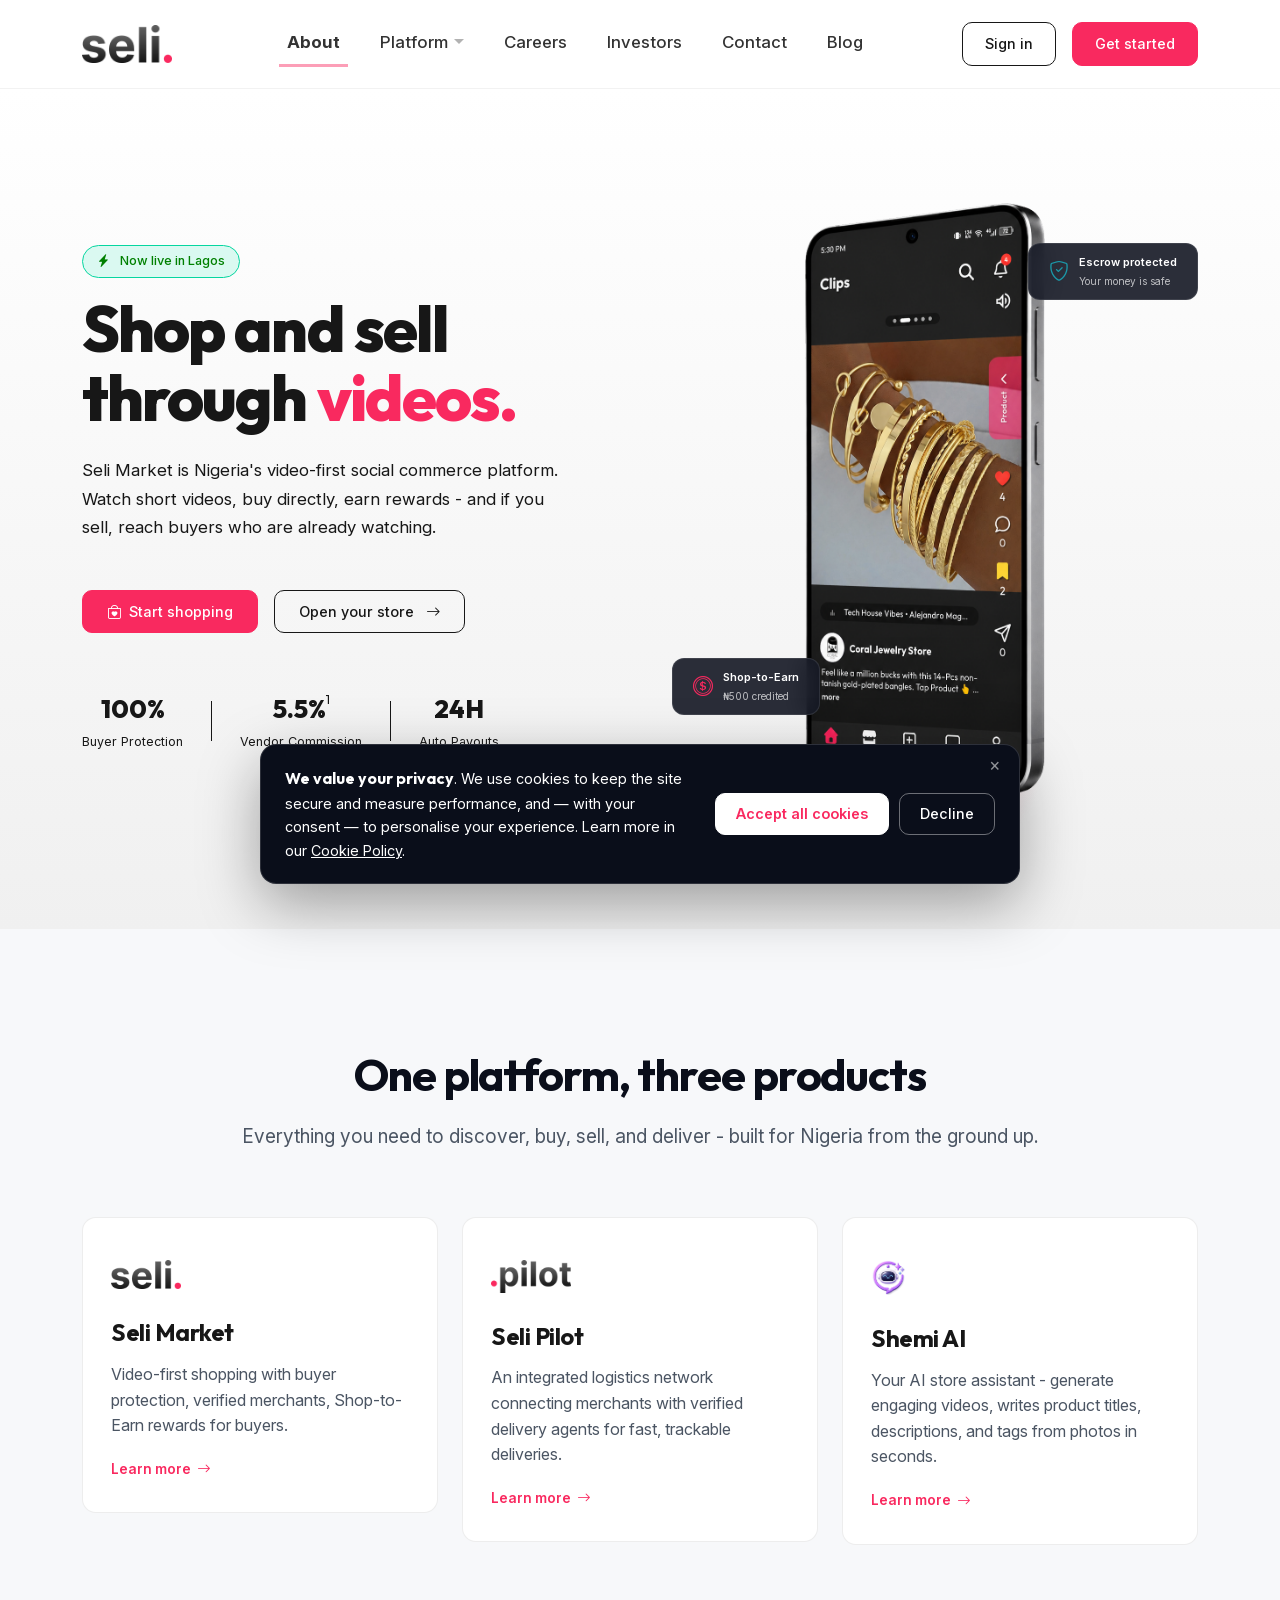
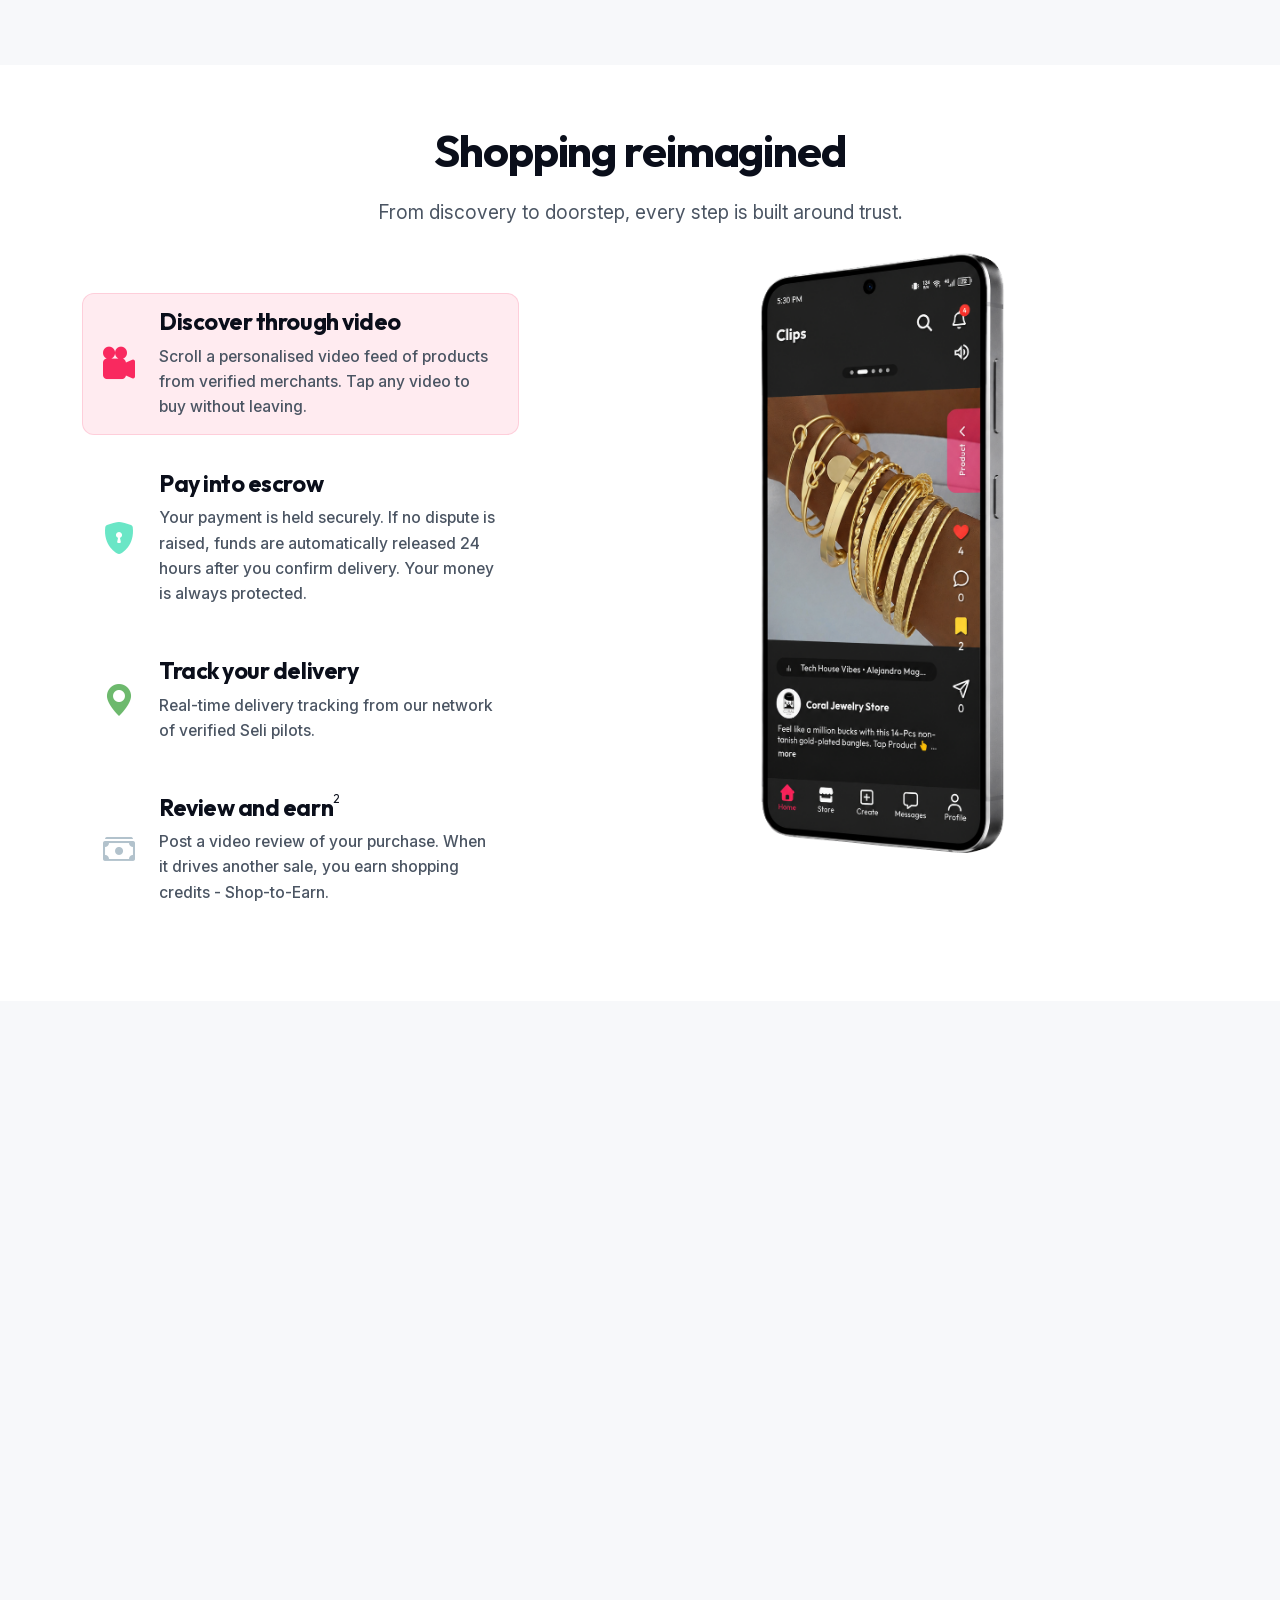
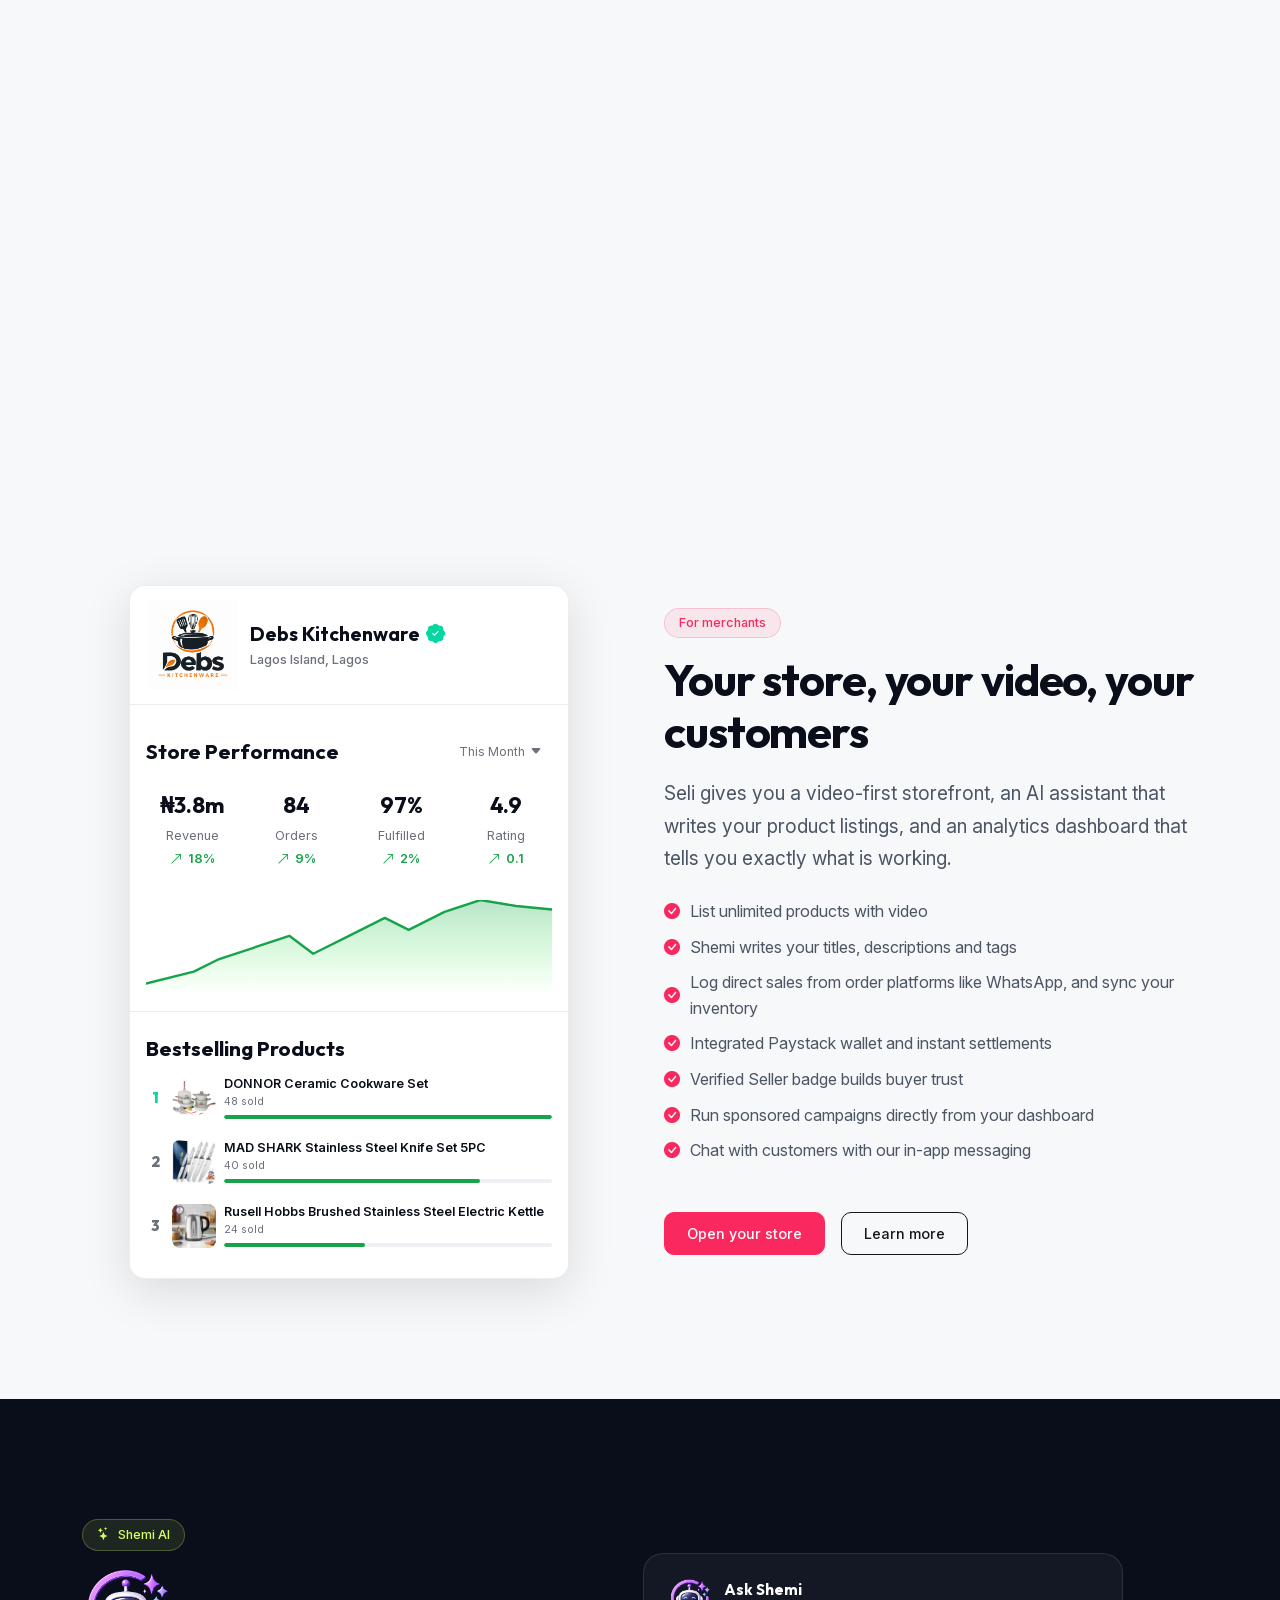
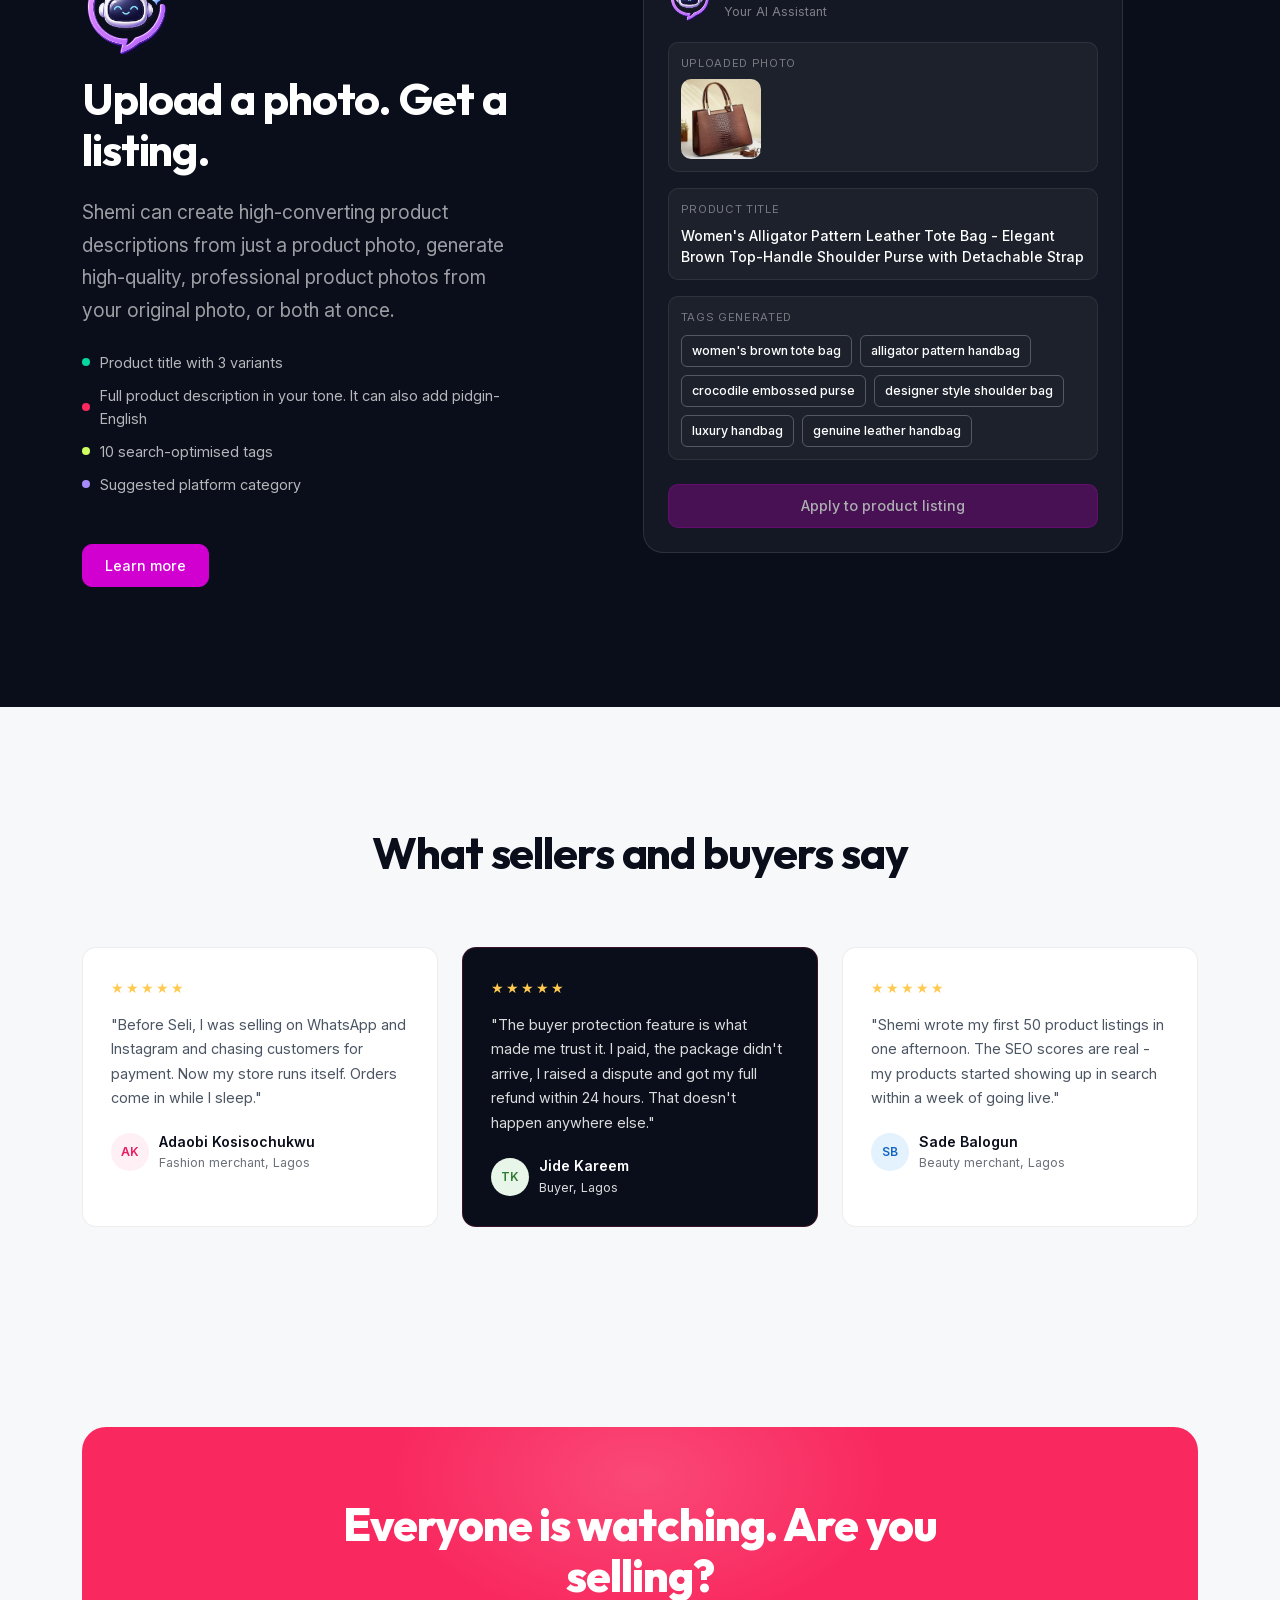
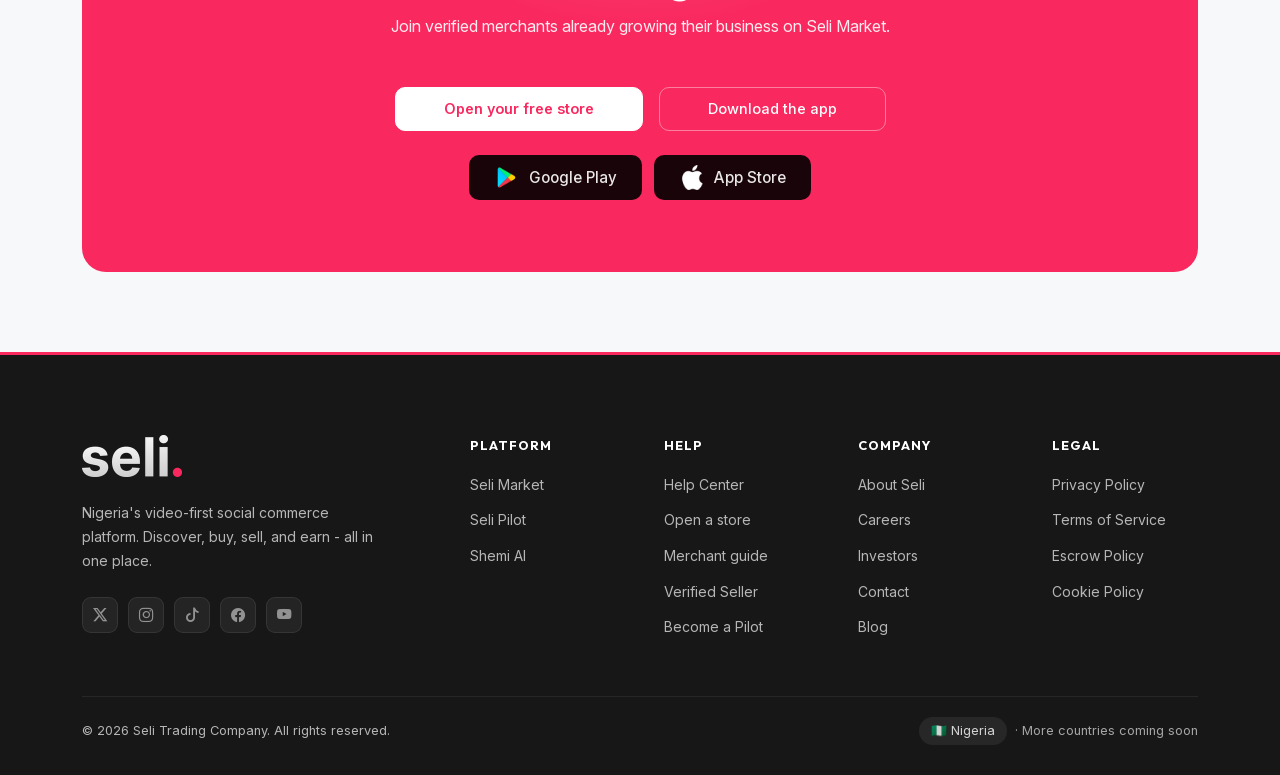
==== commit f20ad670: "modified:   careers.html 	modified:   contact.html 	modified:   cookie-policy.html 	deleted:    css/" ====
--- a/index.html
+++ b/index.html
@@ -4,16 +4,15 @@
 <head>
   <meta charset="UTF-8">
   <meta name="viewport" content="width=device-width, initial-scale=1.0">
-  <title>Seli — Nigeria's Video-First Social Commerce Platform</title>
+  <title>Seli - Nigeria's Video-First Social Commerce Platform</title>
   <meta name="description"
     content="Seli Market connects buyers, merchants, and creators through video-first shopping. Secure escrow payments, verified merchants, and rewards with every purchase.">
   <link rel="preload" as="font" type="font/woff2" crossorigin href="fonts/outfit/Outfit-Variable.woff2">
   <link rel="preload" as="font" type="font/woff2" crossorigin href="fonts/inter/Inter-Variable.woff2">
-  <!-- <link href="https://cdn.jsdelivr.net/npm/bootstrap@5.3.3/dist/css/bootstrap.min.css" rel="stylesheet">
-  <link href="https://cdn.jsdelivr.net/npm/bootstrap-icons@1.11.3/font/bootstrap-icons.min.css" rel="stylesheet"> -->
-  <link href="css/bootstrap.min.css" rel="stylesheet">
-  <link href="css/bootstrap-icons.min.css" rel="stylesheet">
+  <link href="https://cdn.jsdelivr.net/npm/bootstrap@5.3.3/dist/css/bootstrap.min.css" rel="stylesheet">
+  <link href="https://cdn.jsdelivr.net/npm/bootstrap-icons@1.11.3/font/bootstrap-icons.min.css" rel="stylesheet">
   <link rel="stylesheet" href="css/seli.css">
+  <link rel="icon" type="image/png" href="./images/favicon.png">
 </head>
 
 <body class="seli-about">
@@ -68,7 +67,7 @@
           </h1>
           <p class="hero-sub mt-4">
             Seli Market is Nigeria's video-first social commerce platform. Watch short videos, buy directly, earn
-            rewards — and if you sell, reach buyers who are already watching.
+            rewards - and if you sell, reach buyers who are already watching.
           </p>
           <div class="d-flex flex-wrap gap-3 mt-5 hero-ctas">
             <a href="#" class="btn btn-seli-primary btn-lg px-4">
@@ -132,7 +131,7 @@
       <div class="row justify-content-center mb-5">
         <div class="text-center">
           <h2 class="section-headline">One platform, three products</h2>
-          <p class="section-sub">Everything you need to discover, buy, sell, and deliver — built for Nigeria from the
+          <p class="section-sub">Everything you need to discover, buy, sell, and deliver - built for Nigeria from the
             ground up.</p>
         </div>
       </div>
@@ -164,7 +163,7 @@
             <div class="product-card product-card-shemi">
               <div class="pc-logo"><img src="./images/shemi_light.png" alt="Seli Market" width="35px"></div>
               <h3 class="pc-title">Shemi AI</h3>
-              <p class="pc-desc">Your AI store assistant — generate engaging videos, writes product titles,
+              <p class="pc-desc">Your AI store assistant - generate engaging videos, writes product titles,
                 descriptions, and tags from photos in seconds.</p>
               <div class="pc-cta">Learn more <i class="bi bi-arrow-right"></i></div>
             </div>
@@ -217,7 +216,7 @@
                 <div class="step-body">
                   <h4 class="step-title">Review and earn<sup class="sup-notes">2</sup></h4>
                   <p class="step-desc">Post a video review of your purchase. When it drives another sale, you earn
-                    shopping credits — Shop-to-Earn.</p>
+                    shopping credits - Shop-to-Earn.</p>
                 </div>
               </div>
             </div>
@@ -492,7 +491,7 @@
         <div class="col-md-4">
           <div class="testimonial-card">
             <div class="t-stars">★★★★★</div>
-            <p class="t-text">"Shemi wrote my first 50 product listings in one afternoon. The SEO scores are real — my
+            <p class="t-text">"Shemi wrote my first 50 product listings in one afternoon. The SEO scores are real - my
               products started showing up in search within a week of going live."</p>
             <div class="t-author">
               <div class="t-av" style="background:#E3F2FD;color:#1565C0">SB</div>
@@ -550,7 +549,7 @@
               <img src="./images/seli_logo_200_white.png" alt="Seli">
             </a>
           </div>
-          <p class="footer-about">Nigeria's video-first social commerce platform. Discover, buy, sell, and earn — all in
+          <p class="footer-about">Nigeria's video-first social commerce platform. Discover, buy, sell, and earn - all in
             one place.</p>
           <div class="social-links mt-4">
             <a href="#" class="social-link"><i class="bi bi-twitter-x"></i></a>
@@ -600,7 +599,7 @@
       </div>
       <div class="footer-bottom">
         <div class="d-flex flex-wrap justify-content-between align-items-center gap-3">
-          <span class="footer-copy">© 2026 Seli Trading Company. All rights reserved.</span>
+          <span class="footer-copy">© <span id="year"></span> Seli Trading Company. All rights reserved.</span>
           <div class="footer-flags d-flex gap-2 align-items-center">
             <span class="flag-pill">🇳🇬 Nigeria</span>
             <span class="footer-copy" style="opacity:0.9">· More countries coming soon</span>
@@ -610,8 +609,7 @@
     </div>
   </footer>
 
-  <!-- <script src="https://cdn.jsdelivr.net/npm/bootstrap@5.3.3/dist/js/bootstrap.bundle.min.js"></script> -->
-  <script src="js/bootstrap.bundle.min.js"></script>
+  <script src="https://cdn.jsdelivr.net/npm/bootstrap@5.3.3/dist/js/bootstrap.bundle.min.js"></script>
   <script src="js/seli.js"></script>
 <script src="js/cookies.js"></script>
 </body>
